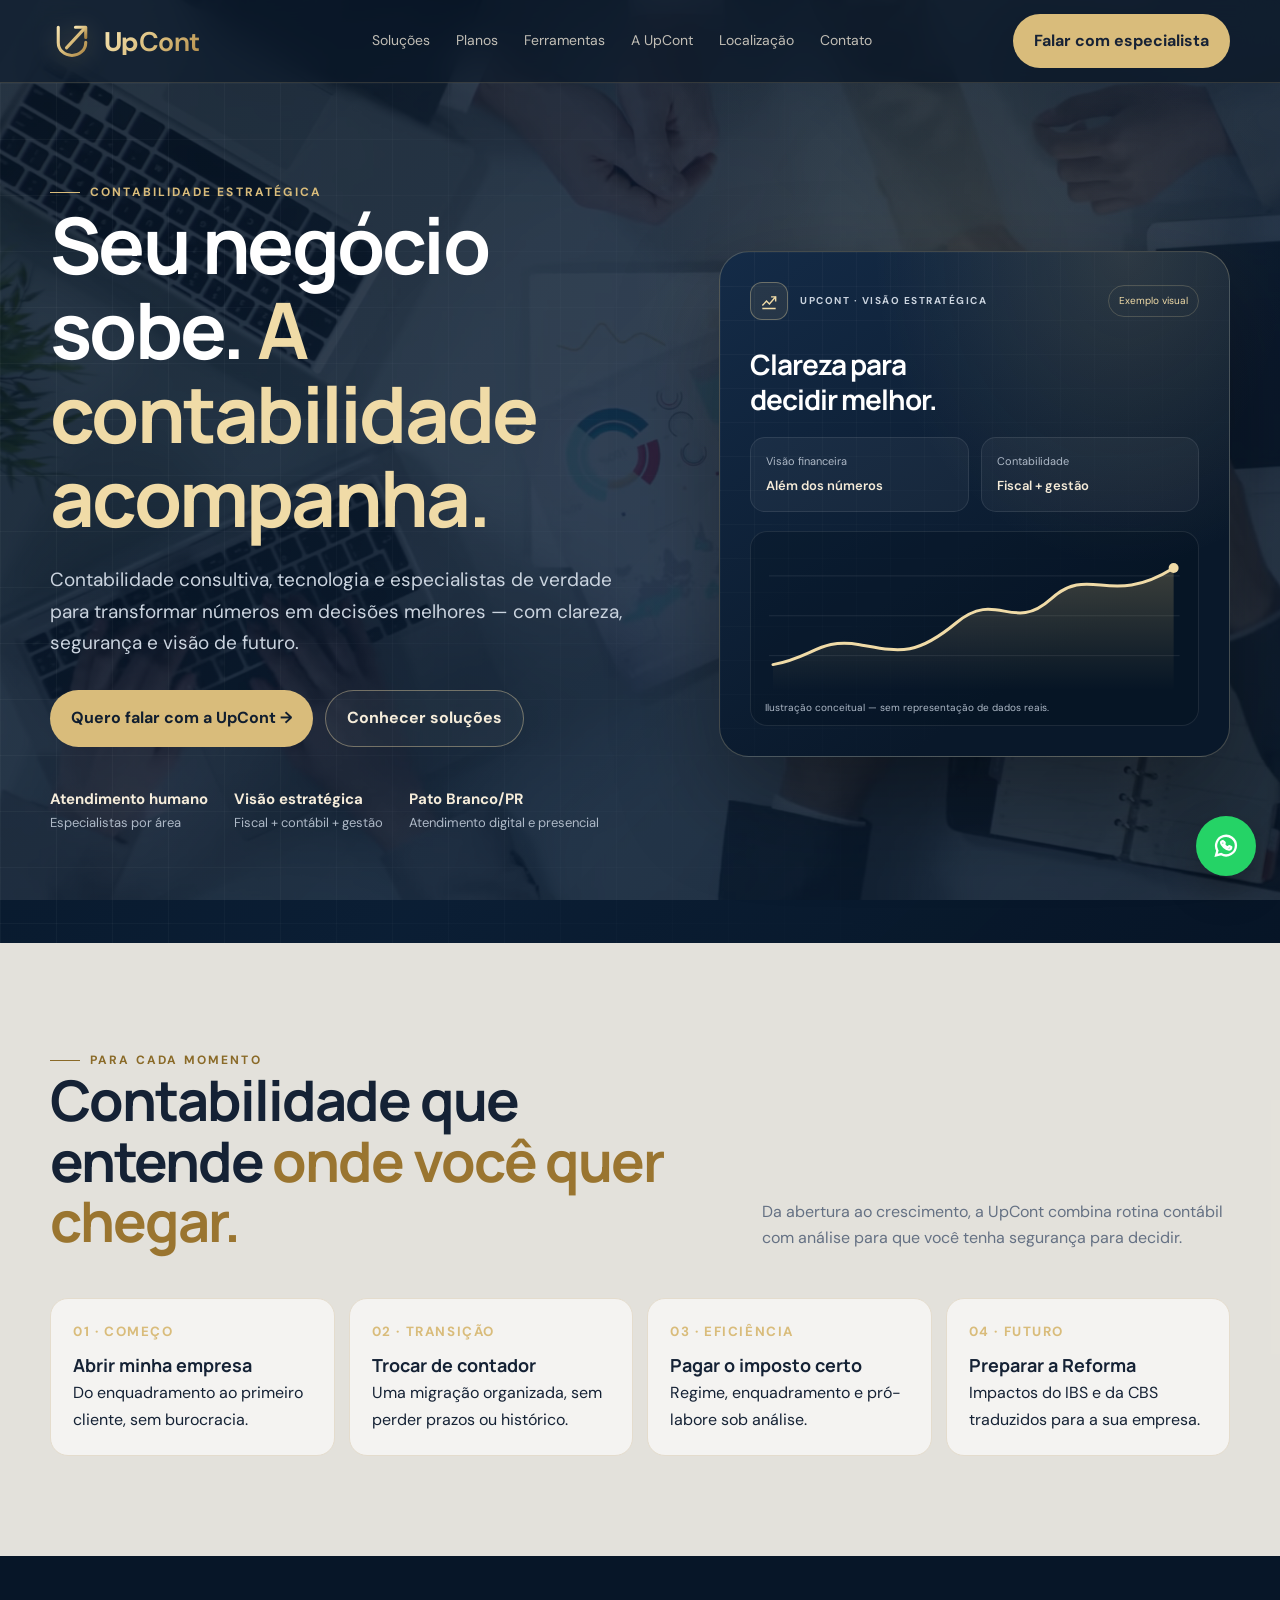
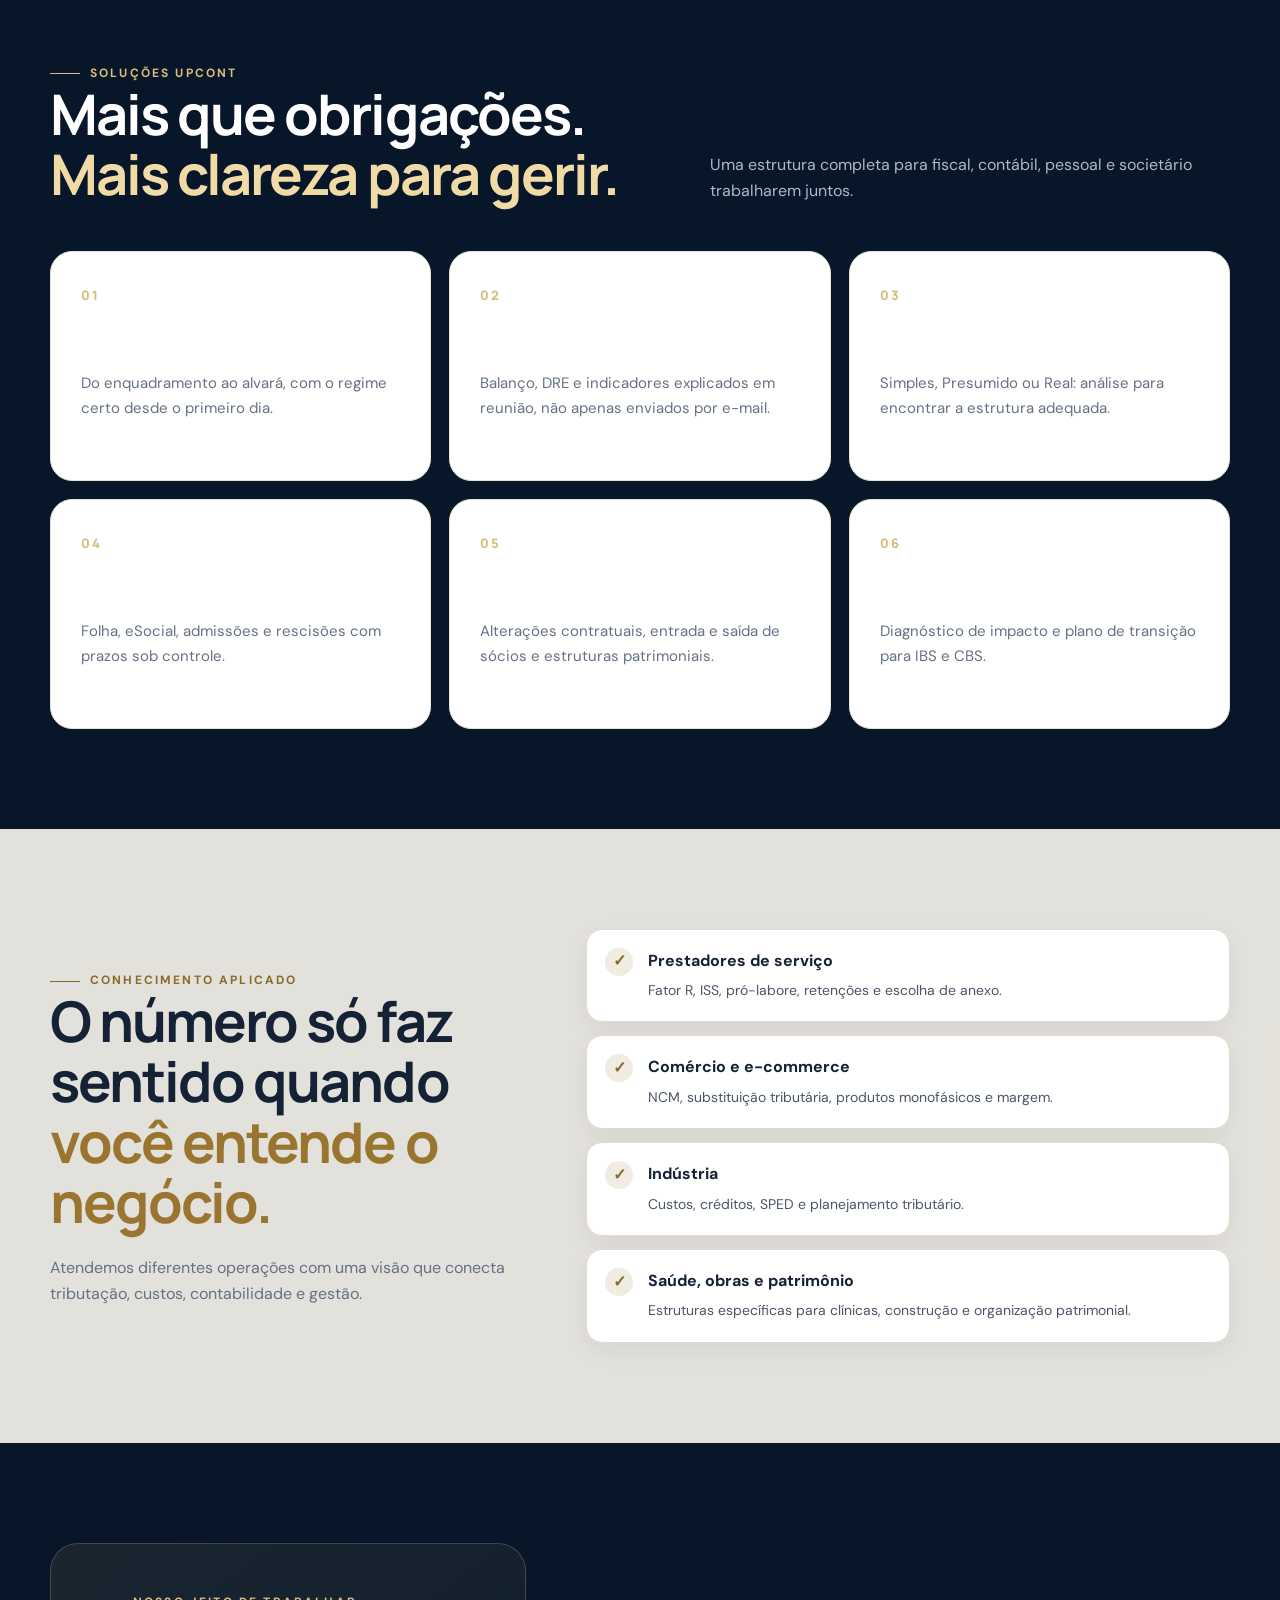
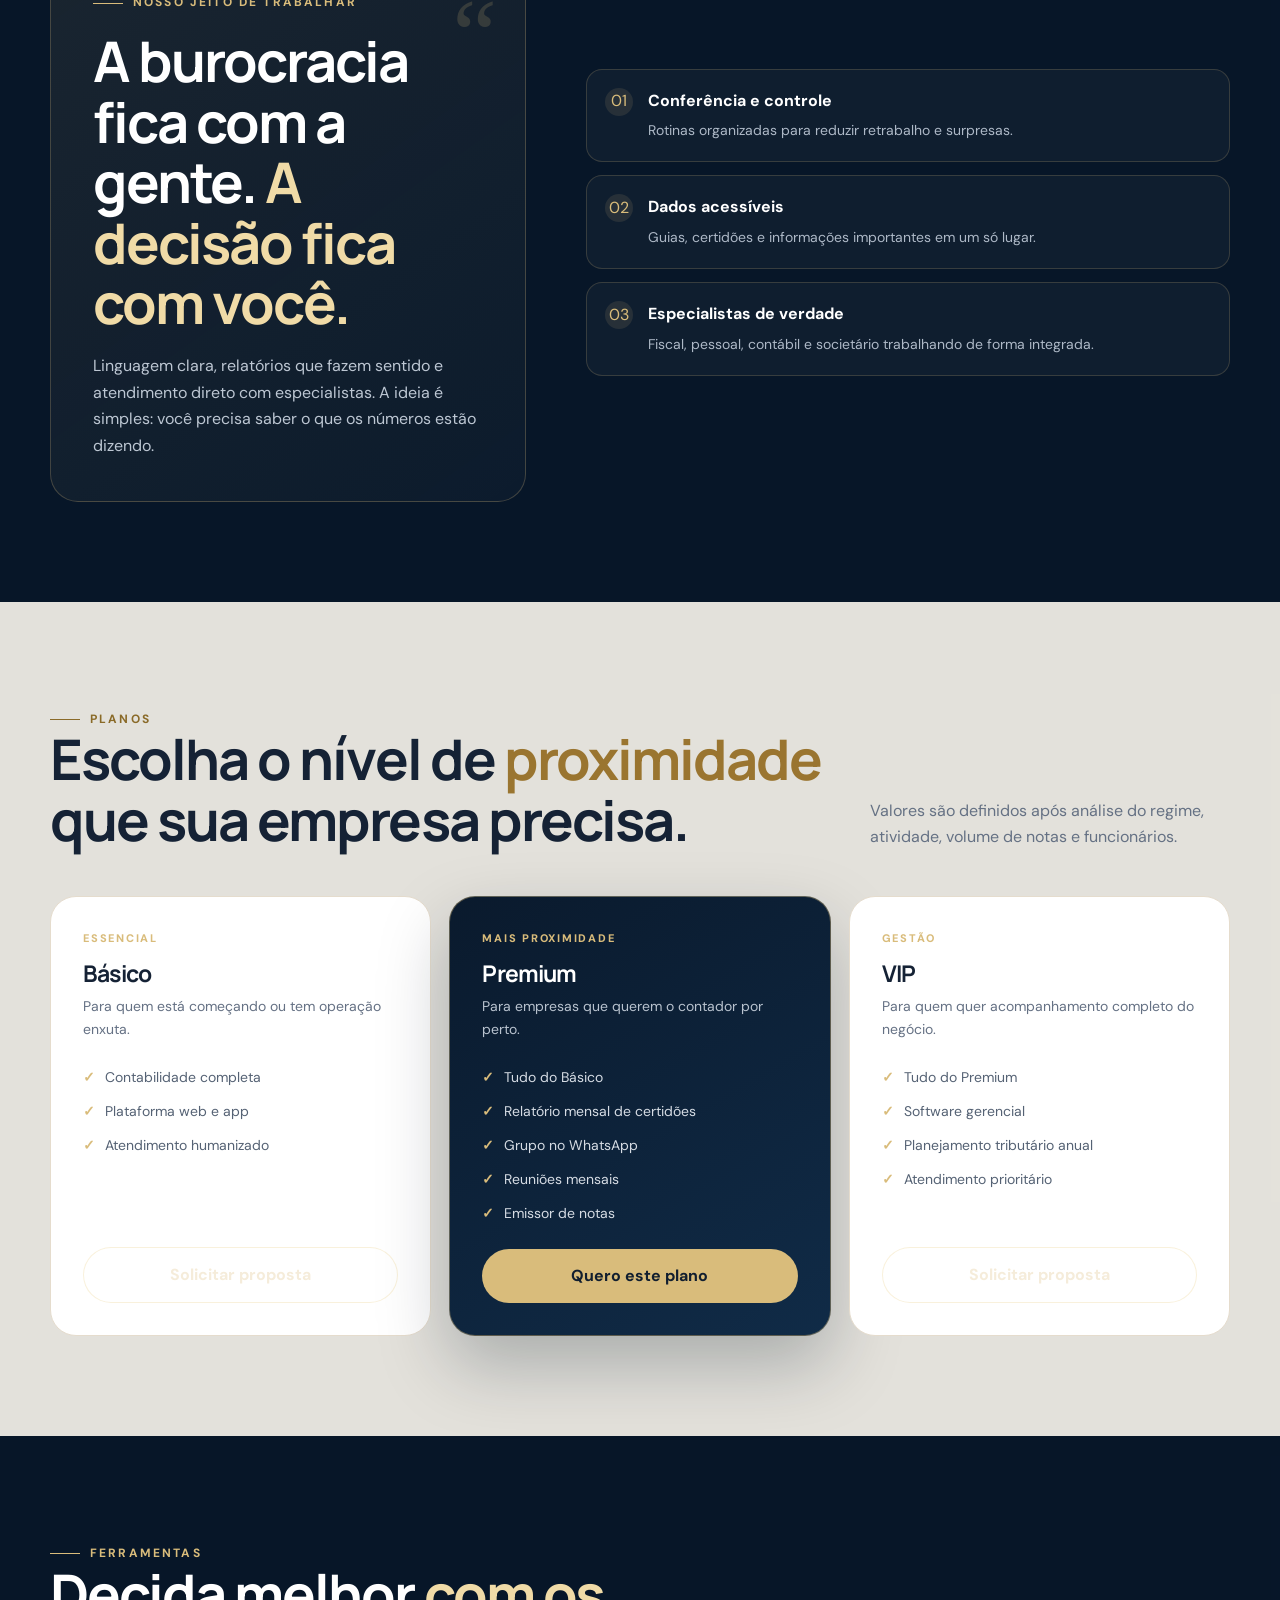
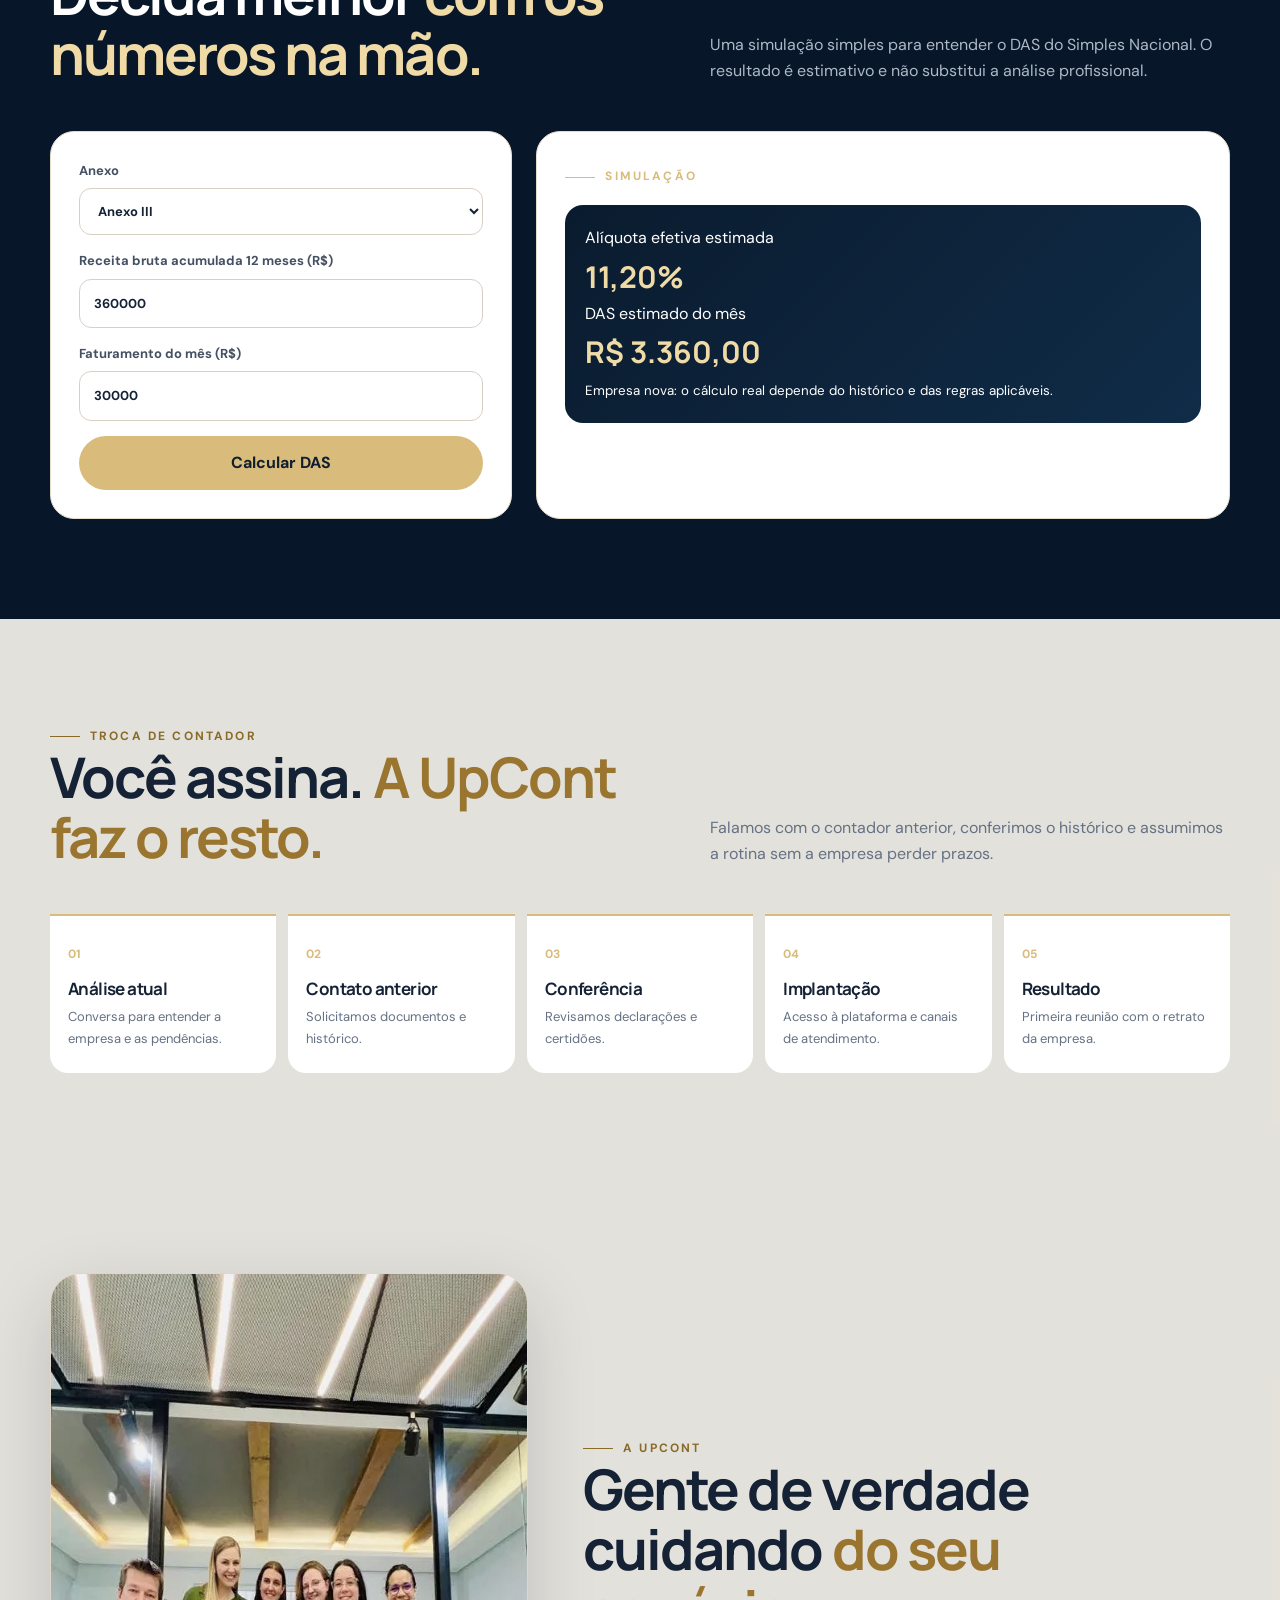
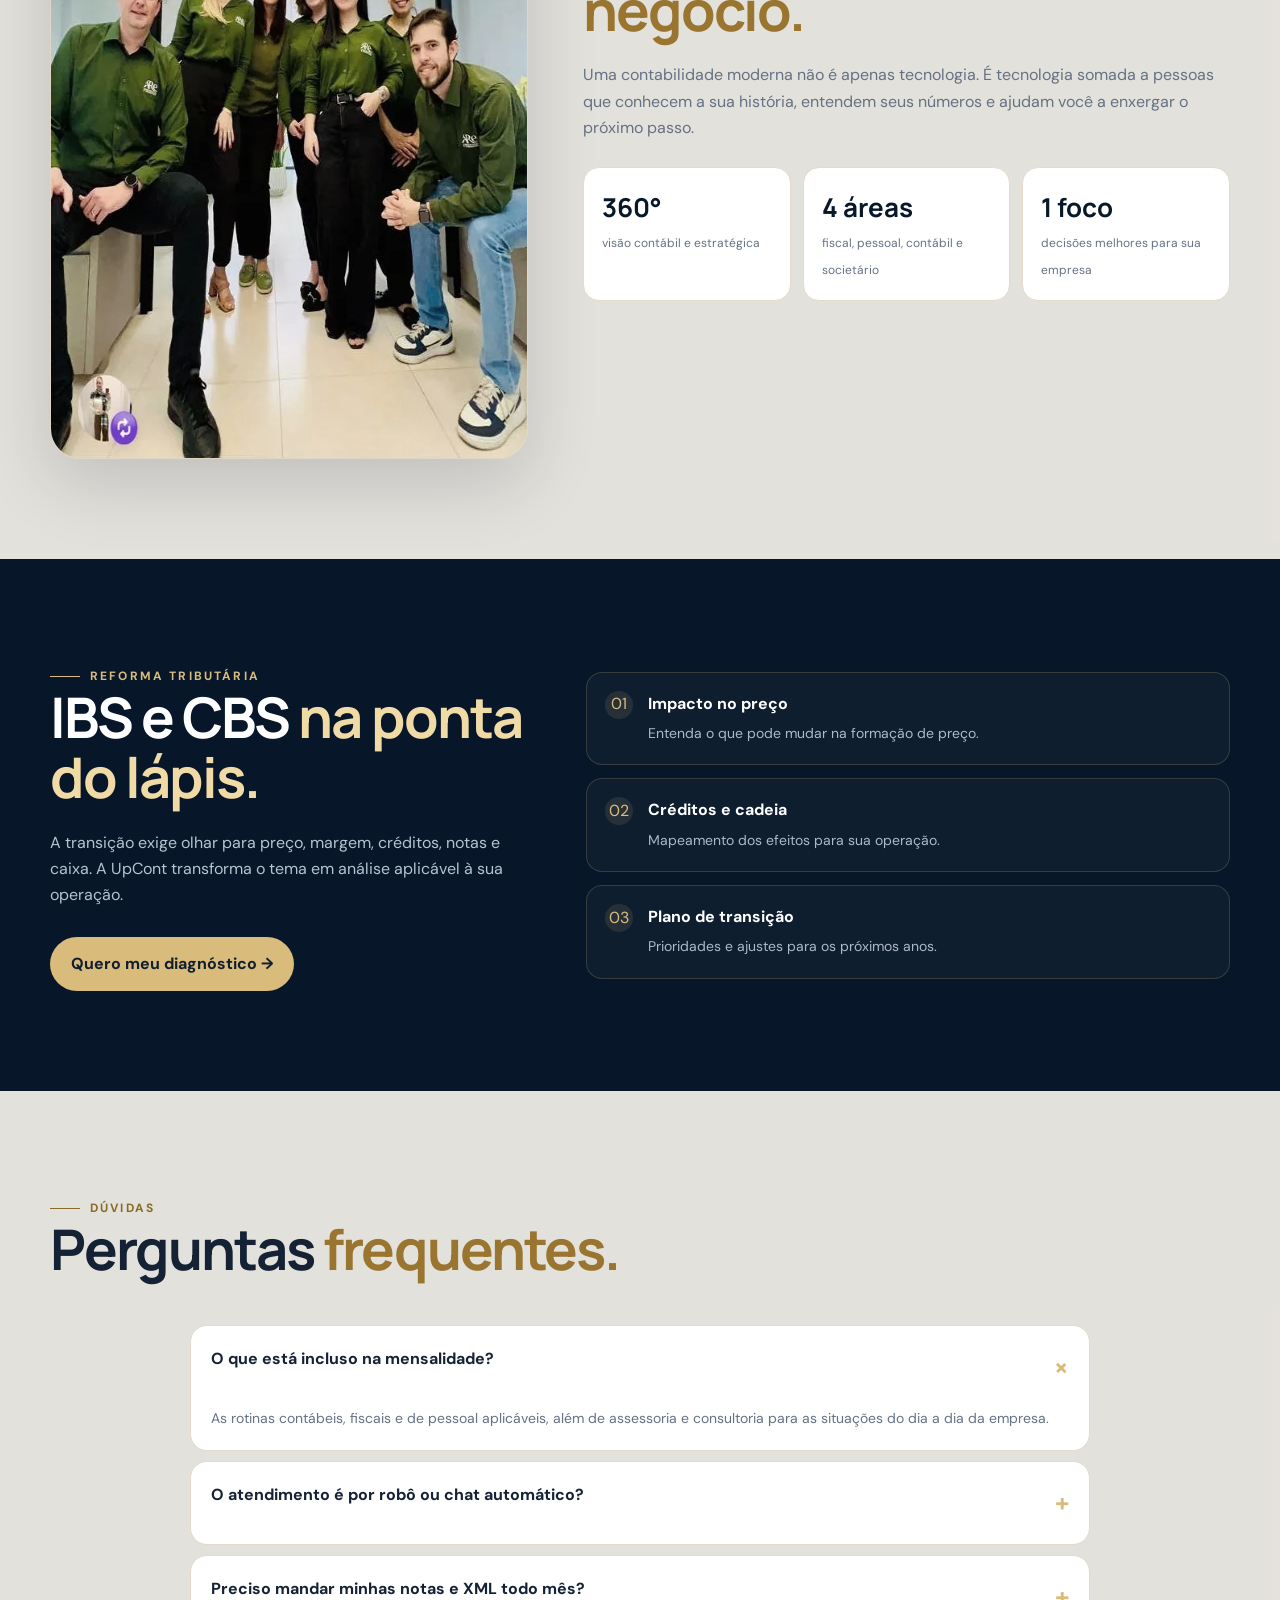
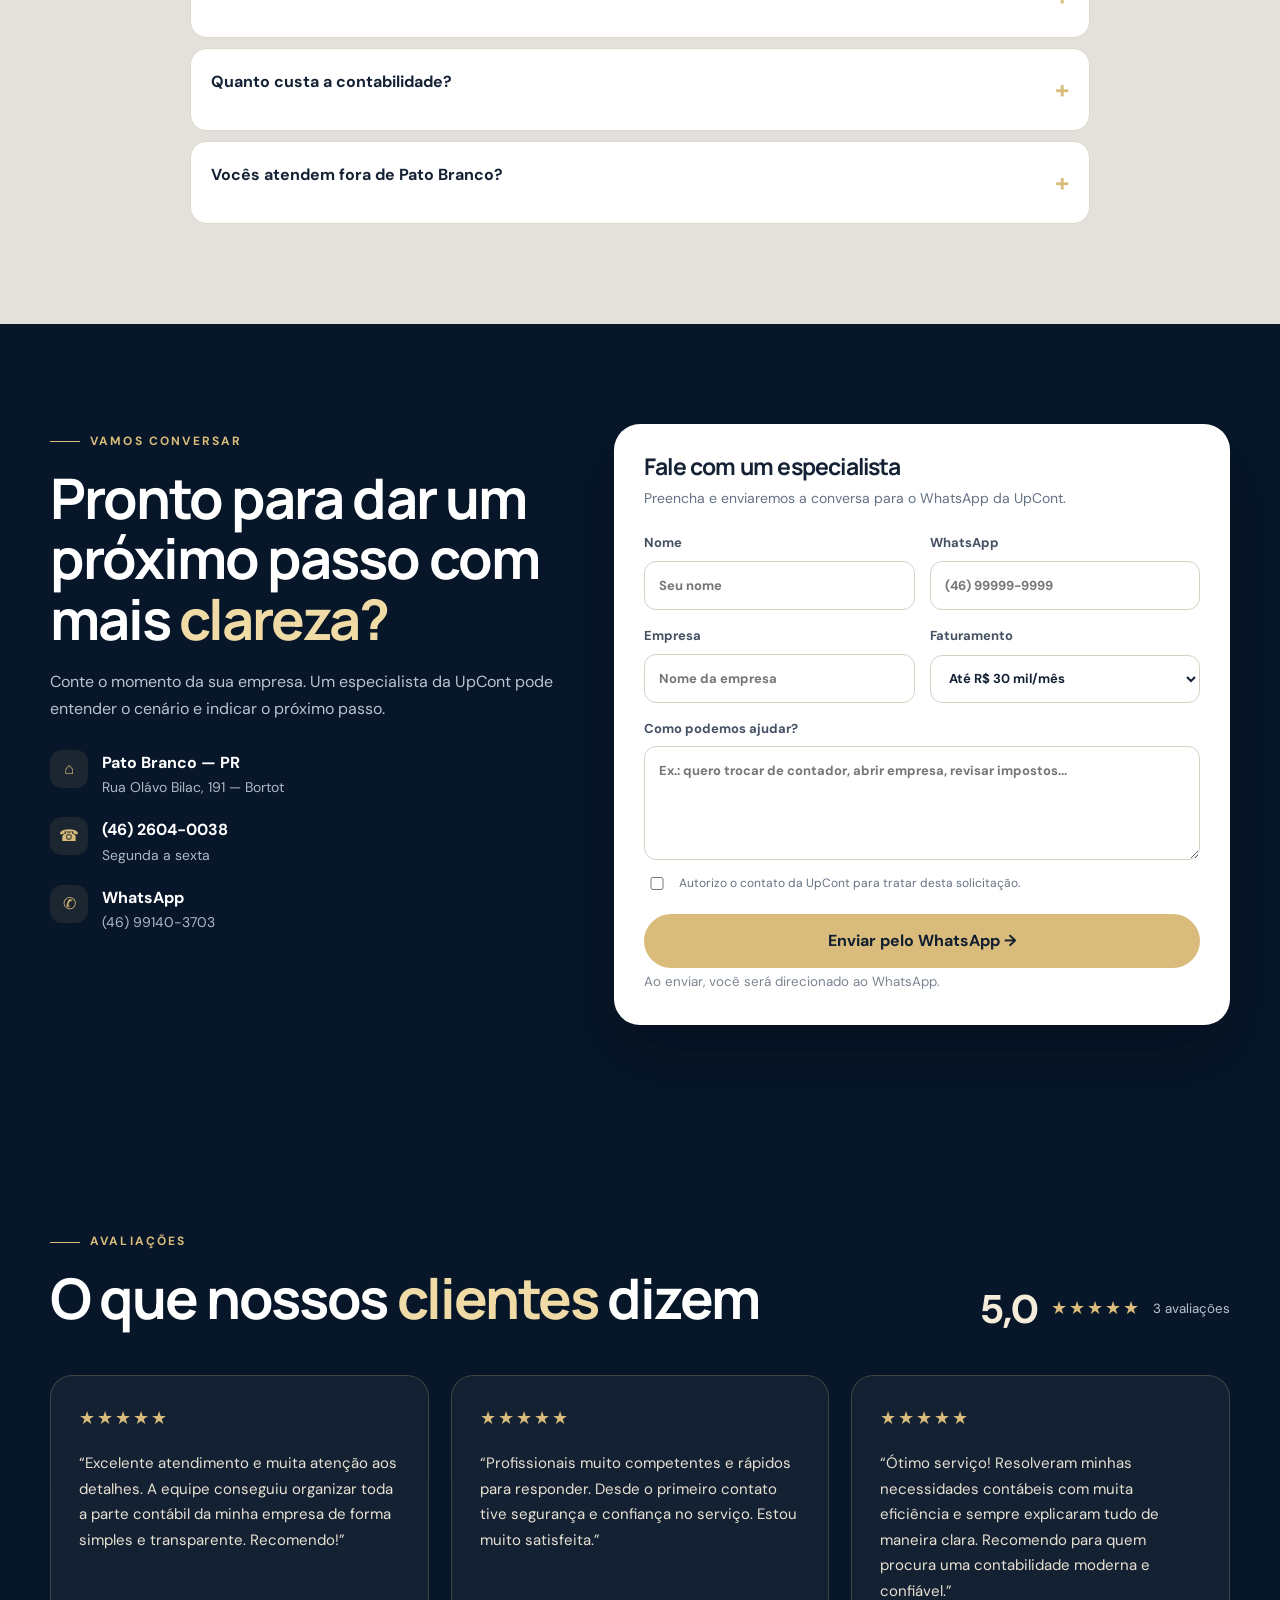
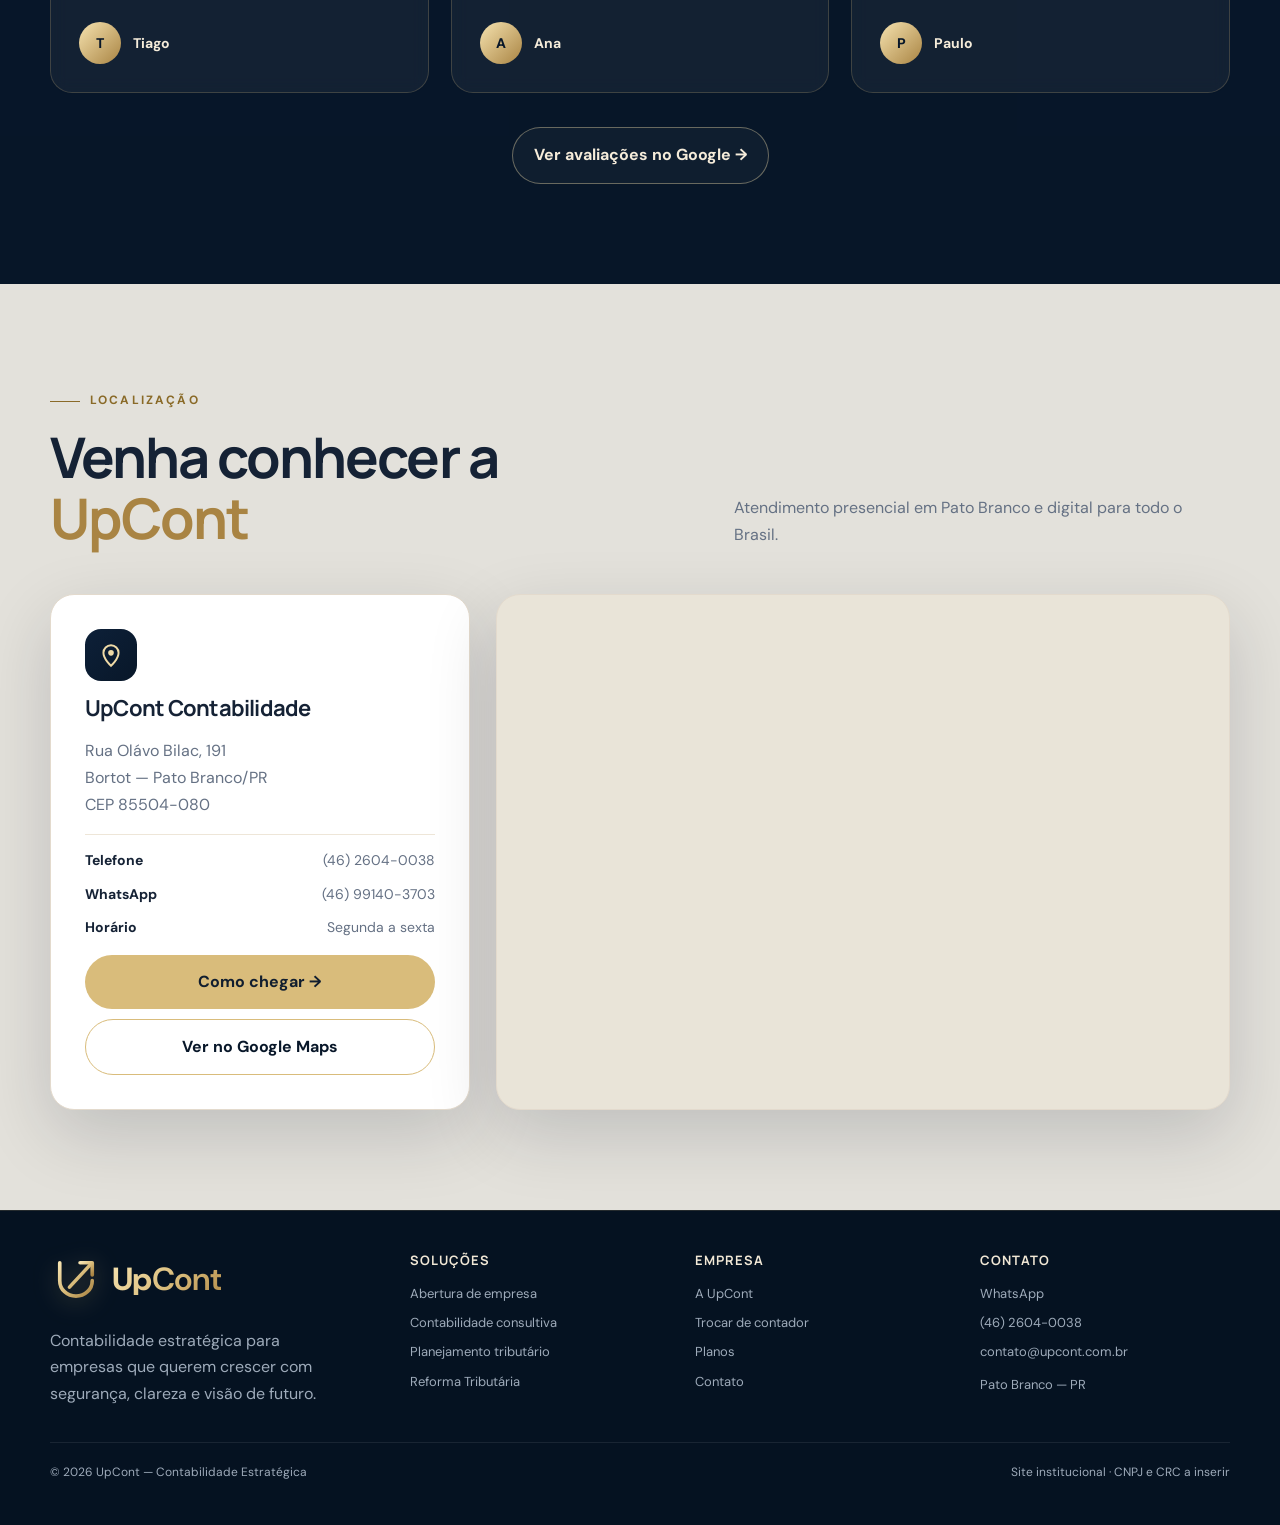
==== upcont/index.html @ ca8a592e "Adiciona site UpCont Contabilidade Estratégica Co-authored-by: Copilot <223556219+Copilot@users.nore" ====
<!doctype html>
<html lang="pt-BR">
<head>
<meta charset="utf-8">
<meta name="viewport" content="width=device-width, initial-scale=1">
<meta name="theme-color" content="#081729">
<link rel="stylesheet" href="css/style.css">
<title>Contabilidade em Pato Branco/PR | UpCont — Contabilidade Estratégica</title>
<meta name="description" content="Contabilidade consultiva em Pato Branco/PR: abertura de empresa, planejamento tributário, troca de contador, departamento pessoal e gestão. Atendimento humano, presencial e digital.">
<meta name="robots" content="index,follow,max-image-preview:large">
<meta name="author" content="UpCont">
<meta name="geo.region" content="BR-PR"><meta name="geo.placename" content="Pato Branco"><meta name="geo.position" content="-26.2143977;-52.6755807"><meta name="ICBM" content="-26.2143977, -52.6755807">
<link rel="canonical" href="https://upcont.com.br/">
<link rel="icon" type="image/svg+xml" href="favicon.svg">
<meta property="og:locale" content="pt_BR"><meta property="og:site_name" content="UpCont">
<meta property="og:type" content="website"><meta property="og:url" content="https://upcont.com.br/">
<meta property="og:title" content="Contabilidade em Pato Branco/PR | UpCont — Contabilidade Estratégica"><meta property="og:description" content="Contabilidade consultiva em Pato Branco/PR: abertura de empresa, planejamento tributário, troca de contador, departamento pessoal e gestão. Atendimento humano, presencial e digital.">
<meta property="og:image" content="https://upcont.com.br/video/poster.jpg"><meta property="og:image:width" content="1920"><meta property="og:image:height" content="1080"><meta property="og:image:alt" content="UpCont — Contabilidade Estratégica">
<meta name="twitter:card" content="summary_large_image"><meta name="twitter:title" content="Contabilidade em Pato Branco/PR | UpCont — Contabilidade Estratégica"><meta name="twitter:description" content="Contabilidade consultiva em Pato Branco/PR: abertura de empresa, planejamento tributário, troca de contador, departamento pessoal e gestão. Atendimento humano, presencial e digital."><meta name="twitter:image" content="https://upcont.com.br/video/poster.jpg">
<link rel="preconnect" href="https://fonts.googleapis.com"><link rel="preconnect" href="https://fonts.gstatic.com" crossorigin>
<link rel="stylesheet" href="https://fonts.googleapis.com/css2?family=DM+Sans:wght@400;500;600;700&family=Manrope:wght@500;600;700;800&display=swap">
<script type="application/ld+json">{"@context": "https://schema.org", "@graph": [{"@type": "AccountingService", "@id": "https://upcont.com.br/#empresa", "name": "UpCont Contabilidade Estratégica", "url": "https://upcont.com.br/", "image": "https://upcont.com.br/video/poster.jpg", "logo": "https://upcont.com.br/favicon.svg", "description": "Contabilidade consultiva, planejamento tributário, abertura de empresa, departamento pessoal e gestão para empresas em Pato Branco/PR e todo o Brasil.", "telephone": "+55-46-2604-0038", "email": "contato@upcont.com.br", "address": {"@type": "PostalAddress", "streetAddress": "Rua Olávo Bilac, 191", "addressLocality": "Pato Branco", "addressRegion": "PR", "postalCode": "85504-080", "addressCountry": "BR"}, "geo": {"@type": "GeoCoordinates", "latitude": -26.2143977, "longitude": -52.6755807}, "areaServed": ["Pato Branco", "Sudoeste do Paraná", "Brasil"], "sameAs": ["https://www.google.com/maps/place/R.+Ol%C3%A1vo+Bilac,+191+-+Bortot,+Pato+Branco+-+PR,+85504-080/@-26.2143929,-52.6781556,1011m/data=!3m2!1e3!4b1!4m6!3m5!1s0x94e5531dfb1bf6a1:0xdd1bad29bb7fda2e!8m2!3d-26.2143977!4d-52.6755807!16s%2Fg%2F11rvfy5tgx"]}, {"@type": "FAQPage", "mainEntity": [{"@type": "Question", "name": "O que está incluso na mensalidade?", "acceptedAnswer": {"@type": "Answer", "text": "As rotinas contábeis, fiscais e de pessoal aplicáveis, além de assessoria e consultoria para as situações do dia a dia da empresa."}}, {"@type": "Question", "name": "O atendimento é por robô ou chat automático?", "acceptedAnswer": {"@type": "Answer", "text": "Não. O atendimento é humanizado e direcionado aos especialistas de cada área."}}, {"@type": "Question", "name": "Preciso mandar minhas notas e XML todo mês?", "acceptedAnswer": {"@type": "Answer", "text": "A rotina pode ser automatizada conforme a operação e as ferramentas disponíveis; documentos complementares continuam sendo solicitados quando necessários."}}, {"@type": "Question", "name": "Quanto custa a contabilidade?", "acceptedAnswer": {"@type": "Answer", "text": "Depende do regime, atividade, volume de notas e funcionários. A proposta é feita após uma análise da empresa."}}, {"@type": "Question", "name": "Vocês atendem fora de Pato Branco?", "acceptedAnswer": {"@type": "Answer", "text": "Sim. O atendimento pode ser digital, além do atendimento presencial em Pato Branco e região."}}]}]}</script>
</head>
<body>
<script src="js/video-config.js"></script>
<div class="scrollVideoBg" aria-hidden="true"><video id="scrollVideo" muted loop playsinline preload="metadata" tabindex="-1"><source src="video/video-loop.webm" type="video/webm"></video></div>
<script src="js/video-lite.js"></script>
<header class="header"><div class="wrap nav"><a class="brand" href="#topo" aria-label="UpCont — início"><span class="logoMark md" role="img" aria-label="UpCont"><svg viewBox="0 0 64 64" aria-hidden="true"><defs><linearGradient id="lgh" x1="0" y1="0" x2="1" y2="1"><stop offset="0" stop-color="#f6e3b0"/><stop offset=".5" stop-color="#d9bc7b"/><stop offset="1" stop-color="#a98443"/></linearGradient></defs><path d="M12 12v22c0 11 9 19 20 19s20-8 20-19" fill="none" stroke="url(#lgh)" stroke-width="4.5" stroke-linecap="round"/><path d="M24 42 50 14" stroke="url(#lgh)" stroke-width="4.5" stroke-linecap="round"/><path d="M37 12h15v15" fill="none" stroke="url(#lgh)" stroke-width="4.5" stroke-linecap="round" stroke-linejoin="round"/></svg><b>Up<i>Cont</i></b></span></a><nav class="navlinks"><a href="#solucoes">Soluções</a><a href="#planos">Planos</a><a href="#calculadoras">Ferramentas</a><a href="#sobre">A UpCont</a><a href="#localizacao">Localização</a><a href="#contato">Contato</a></nav><a class="navcta" href="https://wa.me/5546991403703?text=Ol%C3%A1%2C%20UpCont!%20Gostaria%20de%20falar%20com%20um%20especialista." target="_blank" rel="noopener">Falar com especialista</a><button class="menu" onclick="document.querySelector('.navlinks').classList.toggle('mobile')" aria-label="Abrir menu">☰</button></div></header>

<main id="topo">
<section class="hero"><div class="wrap heroGrid"><div class="heroCopy reveal"><span class="eyebrow">Contabilidade estratégica</span><h1>Seu negócio sobe. <span class="gold">A contabilidade acompanha.</span></h1><p>Contabilidade consultiva, tecnologia e especialistas de verdade para transformar números em decisões melhores — com clareza, segurança e visão de futuro.</p><div class="heroActions"><a class="btn btnGold" href="#contato">Quero falar com a UpCont →</a><a class="btn btnGhost" href="#solucoes">Conhecer soluções</a></div><div class="trust"><div><strong>Atendimento humano</strong>Especialistas por área</div><div><strong>Visão estratégica</strong>Fiscal + contábil + gestão</div><div><strong>Pato Branco/PR</strong>Atendimento digital e presencial</div></div></div><div class="heroLogo reveal"><div class="heroDashboard" aria-label="Ilustração de um painel de acompanhamento contábil e estratégico"><div class="dashboardTop"><span class="dashboardMark" aria-hidden="true"><svg viewBox="0 0 24 24" fill="none" stroke="currentColor" stroke-width="1.7"><path d="M4 17.5 9 12l3.5 3.5L20 7"/><path d="M14.5 7H20v5.5"/><path d="M4 21h16"/></svg></span><span class="dashboardEyebrow">UPCONT · VISÃO ESTRATÉGICA</span><span class="dashboardPill">Exemplo visual</span></div><h2 class="dashboardTitle">Clareza para<br>decidir melhor.</h2><div class="dashboardMetrics"><div class="dashboardMetric"><span>Visão financeira</span><strong>Além dos números</strong></div><div class="dashboardMetric"><span>Contabilidade</span><strong>Fiscal + gestão</strong></div></div><figure class="dashboardChart"><svg viewBox="0 0 420 150" role="img" aria-label="Gráfico ilustrativo de evolução, sem dados reais"><defs><linearGradient id="hero-chart-fill" x1="0" x2="0" y1="0" y2="1"><stop offset="0" stop-color="#d9bc7b" stop-opacity=".25"/><stop offset="1" stop-color="#d9bc7b" stop-opacity="0"/></linearGradient></defs><path d="M4 30H416M4 70H416M4 110H416" stroke="rgba(255,255,255,.09)" stroke-width="1"/><path d="M8 119C48 112 55 92 95 99S151 111 192 77 248 88 287 53 346 62 410 22V145H8Z" fill="url(#hero-chart-fill)"/><path class="dashboardLine" d="M8 119C48 112 55 92 95 99S151 111 192 77 248 88 287 53 346 62 410 22" fill="none" stroke="#f0dba7" stroke-width="3" stroke-linecap="round"/><circle cx="410" cy="22" r="5" fill="#f0dba7"/></svg><figcaption>Ilustração conceitual — sem representação de dados reais.</figcaption></figure></div></div></div></section>

<section class="section"><div class="wrap"><div class="sectionHead reveal"><div><span class="eyebrow">Para cada momento</span><h2>Contabilidade que entende <span class="gold">onde você quer chegar.</span></h2></div><p>Da abertura ao crescimento, a UpCont combina rotina contábil com análise para que você tenha segurança para decidir.</p></div><div class="pillGrid"><div class="pill reveal"><small>01 · COMEÇO</small><b>Abrir minha empresa</b><p>Do enquadramento ao primeiro cliente, sem burocracia.</p></div><div class="pill reveal"><small>02 · TRANSIÇÃO</small><b>Trocar de contador</b><p>Uma migração organizada, sem perder prazos ou histórico.</p></div><div class="pill reveal"><small>03 · EFICIÊNCIA</small><b>Pagar o imposto certo</b><p>Regime, enquadramento e pró-labore sob análise.</p></div><div class="pill reveal"><small>04 · FUTURO</small><b>Preparar a Reforma</b><p>Impactos do IBS e da CBS traduzidos para a sua empresa.</p></div></div></div></section>

<section class="section dark" id="solucoes"><div class="wrap"><div class="sectionHead reveal"><div><span class="eyebrow">Soluções UpCont</span><h2>Mais que obrigações.<br><span class="gold">Mais clareza para gerir.</span></h2></div><p>Uma estrutura completa para fiscal, contábil, pessoal e societário trabalharem juntos.</p></div><div class="services"><article class="service reveal"><span class="num">01</span><h3>Abertura de empresa</h3><p>Do enquadramento ao alvará, com o regime certo desde o primeiro dia.</p></article><article class="service reveal"><span class="num">02</span><h3>Contabilidade consultiva</h3><p>Balanço, DRE e indicadores explicados em reunião, não apenas enviados por e-mail.</p></article><article class="service reveal"><span class="num">03</span><h3>Planejamento tributário</h3><p>Simples, Presumido ou Real: análise para encontrar a estrutura adequada.</p></article><article class="service reveal"><span class="num">04</span><h3>Departamento pessoal</h3><p>Folha, eSocial, admissões e rescisões com prazos sob controle.</p></article><article class="service reveal"><span class="num">05</span><h3>Societário e patrimônio</h3><p>Alterações contratuais, entrada e saída de sócios e estruturas patrimoniais.</p></article><article class="service reveal"><span class="num">06</span><h3>Reforma Tributária</h3><p>Diagnóstico de impacto e plano de transição para IBS e CBS.</p></article></div></div></section>

<section class="section" id="segmentos"><div class="wrap split"><div class="reveal"><span class="eyebrow">Conhecimento aplicado</span><h2>O número só faz sentido quando <span class="gold">você entende o negócio.</span></h2><p style="margin-top:22px;color:var(--muted)">Atendemos diferentes operações com uma visão que conecta tributação, custos, contabilidade e gestão.</p></div><div class="featureList"><div class="feature reveal"><div class="check">✓</div><div><b>Prestadores de serviço</b><span>Fator R, ISS, pró-labore, retenções e escolha de anexo.</span></div></div><div class="feature reveal"><div class="check">✓</div><div><b>Comércio e e-commerce</b><span>NCM, substituição tributária, produtos monofásicos e margem.</span></div></div><div class="feature reveal"><div class="check">✓</div><div><b>Indústria</b><span>Custos, créditos, SPED e planejamento tributário.</span></div></div><div class="feature reveal"><div class="check">✓</div><div><b>Saúde, obras e patrimônio</b><span>Estruturas específicas para clínicas, construção e organização patrimonial.</span></div></div></div></div></section>

<section class="section dark"><div class="wrap split"><div class="quote reveal"><span class="eyebrow">Nosso jeito de trabalhar</span><h2 style="margin-top:18px">A burocracia fica com a gente. <span class="gold">A decisão fica com você.</span></h2><p style="margin-top:20px;color:#bdc7d3">Linguagem clara, relatórios que fazem sentido e atendimento direto com especialistas. A ideia é simples: você precisa saber o que os números estão dizendo.</p></div><div class="featureList"><div class="feature reveal"><div class="check">01</div><div><b>Conferência e controle</b><span>Rotinas organizadas para reduzir retrabalho e surpresas.</span></div></div><div class="feature reveal"><div class="check">02</div><div><b>Dados acessíveis</b><span>Guias, certidões e informações importantes em um só lugar.</span></div></div><div class="feature reveal"><div class="check">03</div><div><b>Especialistas de verdade</b><span>Fiscal, pessoal, contábil e societário trabalhando de forma integrada.</span></div></div></div></div></section>

<section class="section" id="planos"><div class="wrap"><div class="sectionHead reveal"><div><span class="eyebrow">Planos</span><h2>Escolha o nível de <span class="gold">proximidade</span> que sua empresa precisa.</h2></div><p>Valores são definidos após análise do regime, atividade, volume de notas e funcionários.</p></div><div class="plans"><article class="plan reveal"><span class="planTag">Essencial</span><h3>Básico</h3><p>Para quem está começando ou tem operação enxuta.</p><ul><li>Contabilidade completa</li><li>Plataforma web e app</li><li>Atendimento humanizado</li></ul><a class="btn btnGhost" href="#contato">Solicitar proposta</a></article><article class="plan featured reveal"><span class="planTag">Mais proximidade</span><h3>Premium</h3><p>Para empresas que querem o contador por perto.</p><ul><li>Tudo do Básico</li><li>Relatório mensal de certidões</li><li>Grupo no WhatsApp</li><li>Reuniões mensais</li><li>Emissor de notas</li></ul><a class="btn btnGold" href="#contato">Quero este plano</a></article><article class="plan reveal"><span class="planTag">Gestão</span><h3>VIP</h3><p>Para quem quer acompanhamento completo do negócio.</p><ul><li>Tudo do Premium</li><li>Software gerencial</li><li>Planejamento tributário anual</li><li>Atendimento prioritário</li></ul><a class="btn btnGhost" href="#contato">Solicitar proposta</a></article></div></div></section>

<section class="section dark" id="calculadoras"><div class="wrap"><div class="sectionHead reveal"><div><span class="eyebrow">Ferramentas</span><h2>Decida melhor <span class="gold">com os números na mão.</span></h2></div><p>Uma simulação simples para entender o DAS do Simples Nacional. O resultado é estimativo e não substitui a análise profissional.</p></div><div class="calcGrid"><div class="calcCard reveal"><div class="fields"><label>Anexo<select id="anexo"><option value="III">Anexo III</option><option value="I">Anexo I</option></select></label><label>Receita bruta acumulada 12 meses (R$)<input id="rbt" type="number" min="0" step="1000" value="360000"></label><label>Faturamento do mês (R$)<input id="mes" type="number" min="0" step="100" value="30000"></label><button class="btn btnGold" type="button" onclick="calcDas()">Calcular DAS</button></div></div><div class="calcCard reveal"><span class="eyebrow">Simulação</span><div class="result"><span>Alíquota efetiva estimada</span><strong id="aliq">11,20%</strong><span>DAS estimado do mês</span><strong id="das">R$ 3.360,00</strong><small id="calcNote">Empresa nova: o cálculo real depende do histórico e das regras aplicáveis.</small></div></div></div></div></section>

<section class="section" id="troca"><div class="wrap"><div class="sectionHead reveal"><div><span class="eyebrow">Troca de contador</span><h2>Você assina. <span class="gold">A UpCont faz o resto.</span></h2></div><p>Falamos com o contador anterior, conferimos o histórico e assumimos a rotina sem a empresa perder prazos.</p></div><div class="steps"><div class="step reveal"><b>01</b><h4>Análise atual</h4><p>Conversa para entender a empresa e as pendências.</p></div><div class="step reveal"><b>02</b><h4>Contato anterior</h4><p>Solicitamos documentos e histórico.</p></div><div class="step reveal"><b>03</b><h4>Conferência</h4><p>Revisamos declarações e certidões.</p></div><div class="step reveal"><b>04</b><h4>Implantação</h4><p>Acesso à plataforma e canais de atendimento.</p></div><div class="step reveal"><b>05</b><h4>Resultado</h4><p>Primeira reunião com o retrato da empresa.</p></div></div></div></section>

<section class="section" id="sobre"><div class="wrap about"><div class="photo reveal"><img src="img/equipe.webp" width="591" height="784" loading="lazy" decoding="async" alt="Equipe de contabilidade em ambiente profissional"></div><div class="reveal"><span class="eyebrow">A UpCont</span><h2>Gente de verdade cuidando <span class="gold">do seu negócio.</span></h2><p style="margin-top:22px;color:var(--muted)">Uma contabilidade moderna não é apenas tecnologia. É tecnologia somada a pessoas que conhecem a sua história, entendem seus números e ajudam você a enxergar o próximo passo.</p><div class="stats"><div class="stat"><strong>360°</strong><span>visão contábil e estratégica</span></div><div class="stat"><strong>4 áreas</strong><span>fiscal, pessoal, contábil e societário</span></div><div class="stat"><strong>1 foco</strong><span>decisões melhores para sua empresa</span></div></div></div></div></section>

<section class="section dark" id="reforma"><div class="wrap split"><div class="reveal"><span class="eyebrow">Reforma Tributária</span><h2>IBS e CBS <span class="gold">na ponta do lápis.</span></h2><p style="margin-top:22px;color:#b8c3d0">A transição exige olhar para preço, margem, créditos, notas e caixa. A UpCont transforma o tema em análise aplicável à sua operação.</p><a class="btn btnGold" style="margin-top:28px" href="#contato">Quero meu diagnóstico →</a></div><div class="featureList"><div class="feature reveal"><div class="check">01</div><div><b>Impacto no preço</b><span>Entenda o que pode mudar na formação de preço.</span></div></div><div class="feature reveal"><div class="check">02</div><div><b>Créditos e cadeia</b><span>Mapeamento dos efeitos para sua operação.</span></div></div><div class="feature reveal"><div class="check">03</div><div><b>Plano de transição</b><span>Prioridades e ajustes para os próximos anos.</span></div></div></div></div></section>

<section class="section" id="duvidas"><div class="wrap"><div class="sectionHead reveal"><div><span class="eyebrow">Dúvidas</span><h2>Perguntas <span class="gold">frequentes.</span></h2></div></div><div class="faq"><div class="faqItem open"><button class="faqQ">O que está incluso na mensalidade?<span class="plus">+</span></button><div class="faqA">As rotinas contábeis, fiscais e de pessoal aplicáveis, além de assessoria e consultoria para as situações do dia a dia da empresa.</div></div><div class="faqItem"><button class="faqQ">O atendimento é por robô ou chat automático?<span class="plus">+</span></button><div class="faqA">Não. O atendimento é humanizado e direcionado aos especialistas de cada área.</div></div><div class="faqItem"><button class="faqQ">Preciso mandar minhas notas e XML todo mês?<span class="plus">+</span></button><div class="faqA">A rotina pode ser automatizada conforme a operação e as ferramentas disponíveis; documentos complementares continuam sendo solicitados quando necessários.</div></div><div class="faqItem"><button class="faqQ">Quanto custa a contabilidade?<span class="plus">+</span></button><div class="faqA">Depende do regime, atividade, volume de notas e funcionários. A proposta é feita após uma análise da empresa.</div></div><div class="faqItem"><button class="faqQ">Vocês atendem fora de Pato Branco?<span class="plus">+</span></button><div class="faqA">Sim. O atendimento pode ser digital, além do atendimento presencial em Pato Branco e região.</div></div></div></div></section>

<section class="section dark" id="contato"><div class="wrap contactGrid"><div class="reveal"><span class="eyebrow">Vamos conversar</span><h2 style="margin-top:16px">Pronto para dar um próximo passo com mais <span class="gold">clareza?</span></h2><p style="margin-top:20px;color:#b9c4d0">Conte o momento da sua empresa. Um especialista da UpCont pode entender o cenário e indicar o próximo passo.</p><div class="contactInfo"><div class="contactLine"><div class="contactIcon">⌂</div><div><b>Pato Branco — PR</b><span>Rua Olávo Bilac, 191 — Bortot</span></div></div><div class="contactLine"><div class="contactIcon">☎</div><div><b>(46) 2604-0038</b><span>Segunda a sexta</span></div></div><div class="contactLine"><div class="contactIcon">✆</div><div><b>WhatsApp</b><span>(46) 99140-3703</span></div></div></div></div><form class="form reveal" id="leadForm"><h3>Fale com um especialista</h3><p style="margin:8px 0 22px;color:var(--muted);font-size:14px">Preencha e enviaremos a conversa para o WhatsApp da UpCont.</p><div class="formGrid"><label>Nome<input id="nome" required placeholder="Seu nome"></label><label>WhatsApp<input id="telefone" required placeholder="(46) 99999-9999"></label><label>Empresa<input id="empresa" placeholder="Nome da empresa"></label><label>Faturamento<select id="faturamento"><option>Até R$ 30 mil/mês</option><option>R$ 30 mil a R$ 100 mil/mês</option><option>R$ 100 mil a R$ 500 mil/mês</option><option>Acima de R$ 500 mil/mês</option></select></label><label class="full">Como podemos ajudar?<textarea id="necessidade" rows="4" placeholder="Ex.: quero trocar de contador, abrir empresa, revisar impostos..."></textarea></label></div><label style="display:flex;grid-template-columns:auto 1fr;align-items:flex-start;gap:10px;margin:14px 0;font-weight:400"><input id="consent" type="checkbox" required style="width:18px;margin-top:3px"> <span style="font-size:12px;color:#667181">Autorizo o contato da UpCont para tratar desta solicitação.</span></label><button class="btn btnGold" type="submit">Enviar pelo WhatsApp →</button><small>Ao enviar, você será direcionado ao WhatsApp.</small></form></div></section>
<section class="section dark" id="avaliacoes" hidden><div class="wrap"><div class="sectionHead reveal visible"><div><span class="eyebrow">Avaliações</span><h2 style="margin-top:16px">O que nossos <span class="gold">clientes</span> dizem</h2></div><div class="revSummary" id="revSummary"></div></div><div class="revGrid" id="revGrid"></div><a class="btn btnGhost revMore" id="revGoogle" href="#" target="_blank" rel="noopener">Ver avaliações no Google →</a></div></section>
<section class="section" id="localizacao"><div class="wrap"><div class="sectionHead reveal"><div><span class="eyebrow">Localização</span><h2 style="margin-top:16px">Venha conhecer a <span class="gold">UpCont</span></h2></div><p>Atendimento presencial em Pato Branco e digital para todo o Brasil.</p></div><div class="locGrid reveal"><div class="locCard"><div class="locPin" aria-hidden="true"><svg viewBox="0 0 24 24"><path d="M12 22s7-6.2 7-12a7 7 0 1 0-14 0c0 5.8 7 12 7 12z" fill="none" stroke="currentColor" stroke-width="1.8"/><circle cx="12" cy="10" r="2.6" fill="currentColor"/></svg></div><h3>UpCont Contabilidade</h3><address>Rua Olávo Bilac, 191<br>Bortot — Pato Branco/PR<br>CEP 85504-080</address><ul class="locInfo"><li><b>Telefone</b><a href="tel:+554626040038">(46) 2604-0038</a></li><li><b>WhatsApp</b><a href="https://wa.me/5546991403703" target="_blank" rel="noopener">(46) 99140-3703</a></li><li><b>Horário</b><span>Segunda a sexta</span></li></ul><div class="locActions"><a class="btn btnGold" href="https://www.google.com/maps/dir/?api=1&destination=-26.2143977,-52.6755807" target="_blank" rel="noopener">Como chegar →</a><a class="btn btnOutline" href="https://www.google.com/maps/place/R.+Ol%C3%A1vo+Bilac,+191+-+Bortot,+Pato+Branco+-+PR,+85504-080/@-26.2143929,-52.6781556,1011m/data=!3m2!1e3!4b1!4m6!3m5!1s0x94e5531dfb1bf6a1:0xdd1bad29bb7fda2e!8m2!3d-26.2143977!4d-52.6755807!16s%2Fg%2F11rvfy5tgx" target="_blank" rel="noopener">Ver no Google Maps</a></div></div><div class="locMap"><iframe title="Mapa da localização da UpCont em Pato Branco/PR" src="https://maps.google.com/maps?q=-26.2143977,-52.6755807&amp;z=17&amp;hl=pt-BR&amp;output=embed" loading="lazy" referrerpolicy="no-referrer-when-downgrade" allowfullscreen></iframe></div></div></div></section></main>

<footer class="footer"><div class="wrap"><div class="footerGrid"><div><span class="logoMark lg" role="img" aria-label="UpCont"><svg viewBox="0 0 64 64" aria-hidden="true"><defs><linearGradient id="lgf" x1="0" y1="0" x2="1" y2="1"><stop offset="0" stop-color="#f6e3b0"/><stop offset=".5" stop-color="#d9bc7b"/><stop offset="1" stop-color="#a98443"/></linearGradient></defs><path d="M12 12v22c0 11 9 19 20 19s20-8 20-19" fill="none" stroke="url(#lgf)" stroke-width="4.5" stroke-linecap="round"/><path d="M24 42 50 14" stroke="url(#lgf)" stroke-width="4.5" stroke-linecap="round"/><path d="M37 12h15v15" fill="none" stroke="url(#lgf)" stroke-width="4.5" stroke-linecap="round" stroke-linejoin="round"/></svg><b>Up<i>Cont</i></b></span><p style="margin-top:14px;max-width:300px">Contabilidade estratégica para empresas que querem crescer com segurança, clareza e visão de futuro.</p></div><div><h4>Soluções</h4><a href="#solucoes">Abertura de empresa</a><a href="#solucoes">Contabilidade consultiva</a><a href="#solucoes">Planejamento tributário</a><a href="#reforma">Reforma Tributária</a></div><div><h4>Empresa</h4><a href="#sobre">A UpCont</a><a href="#troca">Trocar de contador</a><a href="#planos">Planos</a><a href="#contato">Contato</a></div><div><h4>Contato</h4><a href="https://wa.me/5546991403703" target="_blank" rel="noopener">WhatsApp</a><a href="tel:+554626040038">(46) 2604-0038</a><a href="mailto:contato@upcont.com.br">contato@upcont.com.br</a><span style="font-size:13px">Pato Branco — PR</span></div></div><div class="copyright"><div>© 2026 UpCont — Contabilidade Estratégica</div><div>Site institucional · CNPJ e CRC a inserir</div></div></div></footer>
<a class="floatWa" href="https://wa.me/5546991403703?text=Ol%C3%A1%2C%20UpCont!%20Quero%20falar%20com%20um%20especialista." target="_blank" rel="noopener" aria-label="Falar com a UpCont pelo WhatsApp"><svg width="28" height="28" viewBox="0 0 24 24" fill="none" stroke="currentColor" stroke-width="2"><path d="M20.5 11.5a8.5 8.5 0 0 1-12.7 7.4L3.5 20l1.1-4.1A8.5 8.5 0 1 1 20.5 11.5Z"/><path d="M8.7 8.1c.3-.3.6-.3.9-.1l1 .8c.3.2.3.5.2.8l-.4.8c-.1.2-.1.4.1.6.7 1 1.5 1.7 2.6 2.2.2.1.4.1.6-.1l.7-.7c.2-.2.5-.2.8-.1l1 .5c.3.1.4.4.3.7-.2.8-.9 1.5-1.7 1.6-1.1.1-2.9-.7-4.5-2.1-1.3-1.2-2.3-2.6-2.5-3.7-.1-.6.1-1 .9-1.3Z"/></svg></a>
<script src="js/main.js"></script>
<script src="js/reviews-data.js"></script><script src="js/reviews.js"></script></body></html>
---- upcont/css/style.css ----
:root{--navy:#081729;--navy2:#0d2038;--navy3:#142b47;--gold:#d9bc7b;--gold2:#f0dba7;--cream:#f7f3eb;--white:#fff;--ink:#152235;--muted:#657184;--line:rgba(217,188,123,.24);--shadow:0 24px 70px rgba(4,14,28,.16);--radius:24px}
*{box-sizing:border-box}html{scroll-behavior:smooth}body{margin:0;font-family:'DM Sans',Arial,sans-serif;color:var(--ink);background:var(--cream);line-height:1.65}a{color:inherit;text-decoration:none}button,input,select,textarea{font:inherit}button{cursor:pointer}.wrap{width:min(1180px,calc(100% - 40px));margin:auto}.eyebrow{display:inline-flex;align-items:center;gap:10px;color:var(--gold);font-size:12px;font-weight:700;letter-spacing:.18em;text-transform:uppercase}.eyebrow:before{content:'';width:30px;height:1px;background:currentColor}h1,h2,h3,h4{font-family:Manrope,Arial,sans-serif;line-height:1.08;margin:0;letter-spacing:-.035em}h1{font-size:clamp(44px,6.3vw,78px)}h2{font-size:clamp(34px,4.4vw,56px)}h3{font-size:23px}p{margin:0}.gold{color:var(--gold2)}
.header{position:sticky;top:0;z-index:50;background:rgba(8,23,41,.9);backdrop-filter:blur(18px);border-bottom:1px solid rgba(217,188,123,.18)}.nav{height:82px;display:flex;align-items:center;justify-content:space-between;gap:25px}.brand{display:flex;align-items:center;gap:12px;min-width:180px}.brand img{width:158px;height:64px;object-fit:cover;object-position:center;mix-blend-mode:screen;border-radius:8px}.navlinks{display:flex;gap:26px;color:#e9e2d4;font-size:14px}.navlinks a{opacity:.82;transition:.25s}.navlinks a:hover{opacity:1;color:var(--gold2)}.navcta,.btn{display:inline-flex;align-items:center;justify-content:center;gap:10px;border:0;border-radius:999px;padding:14px 21px;font-weight:700;transition:transform .25s,box-shadow .25s,background .25s}.navcta{background:var(--gold);color:#172235}.navcta:hover,.btn:hover{transform:translateY(-2px);box-shadow:0 12px 30px rgba(217,188,123,.2)}.menu{display:none;background:none;border:1px solid var(--line);color:white;border-radius:12px;padding:10px}
.hero{position:relative;overflow:hidden;background:radial-gradient(circle at 75% 20%,rgba(217,188,123,.13),transparent 28%),linear-gradient(135deg,#061424,#0d2139 58%,#071526);color:white;padding:92px 0 110px}.hero:before{content:'';position:absolute;inset:0;background-image:linear-gradient(rgba(255,255,255,.035) 1px,transparent 1px),linear-gradient(90deg,rgba(255,255,255,.035) 1px,transparent 1px);background-size:56px 56px;mask-image:linear-gradient(to right,black,transparent 80%)}.heroGrid{position:relative;display:grid;grid-template-columns:1.08fr .92fr;align-items:center;gap:70px}.heroCopy p{font-size:19px;color:#cbd4df;max-width:650px;margin:25px 0 32px}.heroActions{display:flex;gap:12px;flex-wrap:wrap}.btnGold{background:var(--gold);color:#111e2f}.btnGhost{border:1px solid rgba(240,219,167,.4);color:#f5ecda;background:rgba(255,255,255,.035)}.trust{display:flex;gap:26px;flex-wrap:wrap;margin-top:40px;color:#aeb9c7;font-size:13px}.trust strong{display:block;color:#f5ecda;font-size:15px}.heroLogo{position:relative;display:flex;justify-content:center}.logoCard{width:min(480px,100%);aspect-ratio:1.25/1;border:1px solid rgba(217,188,123,.35);border-radius:34px;overflow:hidden;box-shadow:0 40px 100px rgba(0,0,0,.38);background:#0b1a2d}.logoCard img{width:100%;height:100%;object-fit:cover}.ring{position:absolute;width:330px;height:330px;border:1px solid rgba(217,188,123,.2);border-radius:50%;right:-50px;bottom:-70px}
.section{padding:100px 0}.sectionHead{display:flex;justify-content:space-between;align-items:end;gap:30px;margin-bottom:46px}.sectionHead p{max-width:520px;color:var(--muted)}.dark{background:var(--navy);color:white}.dark .sectionHead p{color:#aeb9c7}
.pillGrid{display:grid;grid-template-columns:repeat(4,1fr);gap:14px}.pill{padding:22px;border:1px solid #e4dccd;background:rgba(255,255,255,.62);border-radius:18px;transition:.25s}.pill:hover{transform:translateY(-4px);box-shadow:var(--shadow);border-color:rgba(217,188,123,.7)}.pill small{display:block;color:var(--gold);font-weight:700;letter-spacing:.12em;margin-bottom:8px}.pill b{font-family:Manrope;font-size:18px}
.services{display:grid;grid-template-columns:repeat(3,1fr);gap:18px}.service{position:relative;padding:30px;border-radius:22px;background:white;border:1px solid #e8dfd0;min-height:230px;transition:.3s}.service:hover{transform:translateY(-7px);box-shadow:var(--shadow);border-color:rgba(217,188,123,.7)}.num{font-family:Manrope;color:var(--gold);font-size:13px;font-weight:800;letter-spacing:.15em}.service h3{margin:26px 0 12px}.service p{color:var(--muted);font-size:15px}
.split{display:grid;grid-template-columns:.85fr 1.15fr;gap:60px;align-items:center}.featureList{display:grid;gap:13px}.feature{display:flex;gap:15px;padding:18px;border:1px solid rgba(217,188,123,.2);border-radius:16px;background:rgba(255,255,255,.035)}.check{width:28px;height:28px;border-radius:50%;display:grid;place-items:center;background:rgba(217,188,123,.12);color:var(--gold);flex:none}.feature b{display:block;margin-bottom:3px}.feature span{color:#aeb9c7;font-size:14px}.quote{padding:42px;border:1px solid rgba(217,188,123,.25);border-radius:28px;background:linear-gradient(145deg,rgba(217,188,123,.09),rgba(255,255,255,.025));position:relative}.quote:before{content:'“';position:absolute;top:8px;right:28px;font-family:serif;font-size:100px;color:rgba(217,188,123,.18)}
.compare{overflow:auto;border-radius:22px;border:1px solid #e3dacb;background:white;box-shadow:var(--shadow)}table{width:100%;border-collapse:collapse;min-width:720px}th,td{padding:18px 20px;text-align:left;border-bottom:1px solid #eee7dc}th{font-size:12px;text-transform:uppercase;letter-spacing:.1em;color:var(--muted);background:#faf7f1}td:first-child{font-weight:700}td:nth-child(2){color:#173b35;font-weight:600}
.plans{display:grid;grid-template-columns:repeat(3,1fr);gap:18px}.plan{background:white;border:1px solid #e5dccd;border-radius:26px;padding:32px;display:flex;flex-direction:column;min-height:430px}.plan.featured{background:linear-gradient(150deg,#0a1a2d,#102b47);color:white;border-color:rgba(217,188,123,.4);box-shadow:0 30px 70px rgba(5,18,34,.25)}.planTag{color:var(--gold);font-size:11px;text-transform:uppercase;letter-spacing:.16em;font-weight:800}.plan h3{margin:14px 0 9px}.plan p{color:var(--muted);font-size:14px}.featured p{color:#b9c3cf}.plan ul{padding:0;margin:24px 0;list-style:none;display:grid;gap:11px;color:#556274;font-size:14px}.featured ul{color:#d6dce4}.plan li:before{content:'✓';color:var(--gold);font-weight:800;margin-right:10px}.plan .btn{margin-top:auto}
.calcGrid{display:grid;grid-template-columns:.8fr 1.2fr;gap:24px}.calcCard{background:white;border:1px solid #e4dbcb;border-radius:24px;padding:28px}.fields{display:grid;gap:15px}label{display:grid;gap:7px;font-size:13px;font-weight:700;color:#455163}input,select,textarea{width:100%;border:1px solid #d8d0c3;border-radius:12px;padding:13px 14px;background:#fff;color:#152235;outline:none}input:focus,select:focus,textarea:focus{border-color:var(--gold);box-shadow:0 0 0 4px rgba(217,188,123,.14)}.result{margin-top:18px;padding:20px;border-radius:18px;background:linear-gradient(135deg,#0a1b2e,#102c48);color:white}.result strong{font-family:Manrope;font-size:30px;color:var(--gold2);display:block}
.steps{display:grid;grid-template-columns:repeat(5,1fr);gap:12px}.step{padding:24px 18px;border-top:2px solid var(--gold);background:white;border-radius:0 0 18px 18px}.step b{color:var(--gold);font-size:12px}.step h4{margin:14px 0 8px;font-size:17px}.step p{font-size:13px;color:var(--muted)}
.about{display:grid;grid-template-columns:.85fr 1.15fr;gap:55px;align-items:center}.photo{border-radius:30px;overflow:hidden;box-shadow:var(--shadow);border:1px solid #e1d6c6}.photo img{width:100%;display:block;filter:saturate(.75)}.stats{display:grid;grid-template-columns:repeat(3,1fr);gap:12px;margin-top:26px}.stat{padding:18px;border:1px solid #e4dbcd;border-radius:16px;background:white}.stat strong{font-family:Manrope;font-size:26px;display:block;color:var(--navy)}.stat span{font-size:12px;color:var(--muted)}
.faq{display:grid;gap:10px;max-width:900px;margin:auto}.faqItem{background:white;border:1px solid #e3dacd;border-radius:17px;overflow:hidden}.faqQ{width:100%;display:flex;justify-content:space-between;gap:20px;background:none;border:0;padding:20px;text-align:left;font-weight:700;color:var(--ink)}.faqA{display:none;padding:0 20px 20px;color:var(--muted);font-size:14px}.faqItem.open .faqA{display:block}.faqItem.open .plus{transform:rotate(45deg)}.plus{font-size:25px;color:var(--gold);transition:.2s}
.contactGrid{display:grid;grid-template-columns:.9fr 1.1fr;gap:60px;align-items:start}.contactInfo{display:grid;gap:18px;margin-top:28px}.contactLine{display:flex;gap:14px;align-items:flex-start}.contactIcon{width:38px;height:38px;border-radius:12px;background:rgba(217,188,123,.1);display:grid;place-items:center;color:var(--gold);flex:none}.contactLine span{display:block;color:#aeb9c7;font-size:14px}.form{background:white;color:var(--ink);padding:30px;border-radius:26px;box-shadow:0 30px 70px rgba(0,0,0,.2)}.formGrid{display:grid;grid-template-columns:1fr 1fr;gap:15px}.full{grid-column:1/-1}.form small{color:#7a8491}.form .btn{width:100%;margin-top:6px}
.footer{background:#061321;color:#9eabba;border-top:1px solid rgba(217,188,123,.15);padding:42px 0}.footerGrid{display:grid;grid-template-columns:1.3fr 1fr 1fr 1fr;gap:35px}.footer h4{font-size:13px;color:#f1e8d6;margin-bottom:15px;letter-spacing:.08em;text-transform:uppercase}.footer a{display:block;font-size:13px;margin:8px 0}.footer a:hover{color:var(--gold2)}.copyright{margin-top:35px;padding-top:20px;border-top:1px solid rgba(255,255,255,.08);font-size:12px;display:flex;justify-content:space-between;gap:15px}
.floatWa{position:fixed;right:24px;bottom:24px;z-index:60;width:60px;height:60px;border-radius:50%;display:grid;place-items:center;background:#25d366;color:white;box-shadow:0 16px 35px rgba(0,0,0,.25);transition:.25s}.floatWa:hover{transform:translateY(-4px) scale(1.04)}
.reveal{opacity:0;transform:translateY(18px);transition:opacity .7s ease,transform .7s ease}.reveal.visible{opacity:1;transform:none}@media(prefers-reduced-motion:reduce){*,*::before,*::after{scroll-behavior:auto!important;animation:none!important;transition:none!important}.reveal{opacity:1;transform:none}}
@media(max-width:950px){.navlinks{display:none}.menu{display:block}.heroGrid,.split,.about,.contactGrid,.calcGrid{grid-template-columns:1fr}.hero{padding:65px 0 80px}.pillGrid{grid-template-columns:1fr 1fr}.services,.plans{grid-template-columns:1fr 1fr}.steps{grid-template-columns:1fr 1fr}.footerGrid{grid-template-columns:1fr 1fr}}
@media(max-width:620px){.wrap{width:min(100% - 28px,1180px)}.nav{height:70px}.brand img{width:135px;height:55px}.navcta{display:none}h1{font-size:43px}.section{padding:72px 0}.sectionHead{display:block}.sectionHead p{margin-top:18px}.pillGrid,.services,.plans,.steps,.stats,.formGrid{grid-template-columns:1fr}.full{grid-column:auto}.logoCard{border-radius:22px}.heroActions .btn{width:100%}.copyright{display:block}.copyright div+div{margin-top:8px}.floatWa{right:17px;bottom:17px}}
.heroDashboard{position:relative;isolation:isolate;width:min(520px,100%);min-height:420px;padding:30px;border:1px solid rgba(240,219,167,.25);border-radius:30px;overflow:hidden;background:radial-gradient(ellipse at 80% 0%,rgba(217,188,123,.15),transparent 44%),linear-gradient(145deg,#142b47,#09182a 74%);box-shadow:0 40px 100px rgba(0,0,0,.38);animation:dashboard-float 8s ease-in-out infinite}
.heroDashboard:before{content:"";position:absolute;inset:0;z-index:-1;background:linear-gradient(rgba(255,255,255,.035) 1px,transparent 1px),linear-gradient(90deg,rgba(255,255,255,.035) 1px,transparent 1px);background-size:34px 34px;mask-image:linear-gradient(135deg,#000,transparent 82%)}
.dashboardTop{display:flex;align-items:center;gap:12px}
.dashboardMark{display:grid;place-items:center;width:38px;height:38px;border:1px solid rgba(240,219,167,.34);border-radius:12px;color:var(--gold2);background:rgba(217,188,123,.1)}
.dashboardMark svg{width:20px;height:20px}
.dashboardEyebrow{color:#cbd4df;font-size:10px;font-weight:700;letter-spacing:.15em}
.dashboardPill{margin-left:auto;padding:7px 10px;border:1px solid rgba(240,219,167,.2);border-radius:999px;color:var(--gold2);font-size:10px;white-space:nowrap}
.dashboardTitle{margin:27px 0 20px;color:#fff;font-family:Manrope,Arial,sans-serif;font-size:clamp(21px,2.3vw,28px);line-height:1.25;letter-spacing:-.04em}
.dashboardMetrics{display:grid;grid-template-columns:1fr 1fr;gap:12px}
.dashboardMetric{padding:14px 15px;border:1px solid rgba(255,255,255,.09);border-radius:15px;background:rgba(255,255,255,.045)}
.dashboardMetric span,.dashboardMetric strong{display:block}
.dashboardMetric span{color:#aeb9c7;font-size:11px}
.dashboardMetric strong{margin-top:5px;color:#f5ebd8;font-size:13px;font-weight:600}
.dashboardChart{margin:19px 0 0;padding:14px 14px 10px;border:1px solid rgba(255,255,255,.09);border-radius:17px;background:rgba(3,13,25,.24)}
.dashboardChart svg{display:block;width:100%;height:auto;overflow:visible}
.dashboardChart figcaption{margin-top:5px;color:#aeb9c7;font-size:10px;line-height:1.5}
.dashboardLine{stroke-dasharray:620;stroke-dashoffset:620;animation:dashboard-draw 2.2s .35s ease forwards}
@keyframes dashboard-float{0%,100%{transform:translateY(0)}50%{transform:translateY(-8px)}}
@keyframes dashboard-draw{to{stroke-dashoffset:0}}
@media(max-width:950px){.heroLogo{margin:0 auto;width:min(520px,100%)}}
@media(max-width:620px){.heroDashboard{min-height:0;padding:22px;border-radius:24px}.dashboardTitle{margin:22px 0 16px}.dashboardMetric{padding:12px}.dashboardMetric strong{font-size:12px}.dashboardChart{margin-top:14px;padding:10px}}
.scrollVideoBg{position:fixed;inset:0;z-index:0;overflow:hidden;pointer-events:none;background:#081729 url(../video/poster.jpg) center/cover no-repeat}
.scrollVideoBg video{display:block;width:100%;height:100%;object-fit:cover;opacity:0;transition:opacity .55s ease}
.scrollVideoBg.is-ready video{opacity:1}
.scrollVideoBg:after{content:"";position:absolute;inset:0;background:rgba(3,13,24,.3)}
body.scroll-video-ready{background:#081729}
body.scroll-video-ready .hero{background:radial-gradient(circle at 75% 20%,rgba(217,188,123,.11),transparent 28%),linear-gradient(135deg,rgba(6,20,36,.78),rgba(13,33,57,.76) 58%,rgba(7,21,38,.8))}
body.scroll-video-ready .section:not(.dark){background:rgba(247,243,235,.92)}
body.scroll-video-ready .dark{background:rgba(8,23,41,.86)}
body.scroll-video-ready .footer{background:rgba(6,19,33,.94)}
body.scroll-video-ready main,body.scroll-video-ready .footer{position:relative;z-index:1}
@media(prefers-reduced-motion:reduce){.scrollVideoBg{display:none}body.scroll-video-ready{background:var(--cream)}body.scroll-video-ready .hero{background:radial-gradient(circle at 75% 20%,rgba(217,188,123,.13),transparent 28%),linear-gradient(135deg,#061424,#0d2139 58%,#071526)}body.scroll-video-ready .section:not(.dark){background:var(--cream)}body.scroll-video-ready .dark{background:var(--navy)}body.scroll-video-ready .footer{background:#061321}}
.logoMark{display:inline-flex;align-items:center;gap:10px;line-height:1}.logoMark svg{width:44px;height:44px;flex:none;filter:drop-shadow(0 4px 12px rgba(217,188,123,.35))}.logoMark b{font-size:27px;font-weight:800;letter-spacing:-.02em;background:linear-gradient(135deg,#f6e3b0,#d9bc7b 55%,#b58f4d);-webkit-background-clip:text;background-clip:text;color:transparent}.logoMark b i{font-style:normal;font-weight:600}.logoMark.lg svg{width:52px;height:52px}.logoMark.lg b{font-size:32px}.brand:hover .logoMark svg{transform:translateY(-2px) scale(1.05)}.logoMark svg{transition:transform .3s}@media(max-width:620px){.logoMark svg{width:38px;height:38px}.logoMark b{font-size:23px}}.locGrid{display:grid;grid-template-columns:.8fr 1.4fr;gap:26px;align-items:stretch}.locCard{background:#fff;border:1px solid #e3dacd;border-radius:24px;padding:34px;box-shadow:var(--shadow);display:flex;flex-direction:column;gap:16px;color:var(--ink)}.locPin{width:52px;height:52px;border-radius:16px;background:linear-gradient(135deg,var(--navy2),var(--navy));color:var(--gold2);display:grid;place-items:center}.locPin svg{width:26px;height:26px}.locCard h3{font-size:22px}.locCard address{font-style:normal;line-height:1.7;color:var(--muted)}.locInfo{list-style:none;padding:14px 0 0;margin:0;border-top:1px solid #eee6d8;display:grid;gap:10px;font-size:14px}.locInfo li{display:flex;justify-content:space-between;gap:12px}.locInfo b{color:var(--ink)}.locInfo a,.locInfo span{color:var(--muted)}.locInfo a:hover{color:#a98443}.locActions{display:grid;gap:10px;margin-top:auto}.btnOutline{border:1px solid #d9bc7b;color:var(--navy);background:transparent}.btnOutline:hover{background:rgba(217,188,123,.15)}.locMap{border-radius:24px;overflow:hidden;border:1px solid #e3dacd;box-shadow:var(--shadow);min-height:420px;background:#e9e4d8}.locMap iframe{width:100%;height:100%;min-height:420px;border:0;display:block}@media(max-width:900px){.locGrid{grid-template-columns:1fr}.locMap,.locMap iframe{min-height:320px}}#localizacao h2 .gold{color:#a98443}#avaliacoes[hidden]{display:none}.revSummary{display:flex;align-items:center;gap:12px;color:#b9c4d0}.revSummary strong{font-size:40px;color:#f5ecda;line-height:1}.stars{color:#d9bc7b;letter-spacing:2px;font-size:18px}.stars i{font-style:normal;opacity:.25}.revGrid{display:grid;grid-template-columns:repeat(auto-fit,minmax(280px,1fr));gap:22px}.revCard{margin:0;background:rgba(255,255,255,.05);border:1px solid rgba(217,188,123,.22);border-radius:22px;padding:28px;display:flex;flex-direction:column;gap:18px;backdrop-filter:blur(8px);transition:transform .3s,border-color .3s}.revCard:hover{transform:translateY(-4px);border-color:rgba(217,188,123,.55)}.revCard blockquote{margin:0;color:#e9e2d4;line-height:1.7;font-size:15px}.revCard figcaption{display:flex;align-items:center;gap:12px;margin-top:auto}.revCard figcaption b{display:block;color:#f5ecda;font-size:14px}.revCard figcaption small{color:#9eabba;font-size:12px}.revAv{width:42px;height:42px;border-radius:50%;background:linear-gradient(135deg,#f6e3b0,#a98443);color:#081729;font-weight:800;display:grid;place-items:center;font-size:14px}.revMore{margin:34px auto 0;display:flex;width:fit-content}
/* Contraste em seções claras */
.section:not(.dark) h2 .gold{color:#9a7530}.section:not(.dark) .eyebrow{color:#8a6a28}.section:not(.dark) .eyebrow:before{background:#8a6a28}.section:not(.dark) .feature{background:#fff;border-color:#e3dacd;box-shadow:0 8px 24px rgba(8,23,41,.06)}.section:not(.dark) .feature span{color:#4b5768}.section:not(.dark) .check{background:rgba(154,117,48,.14);color:#8a6a28;font-weight:700}
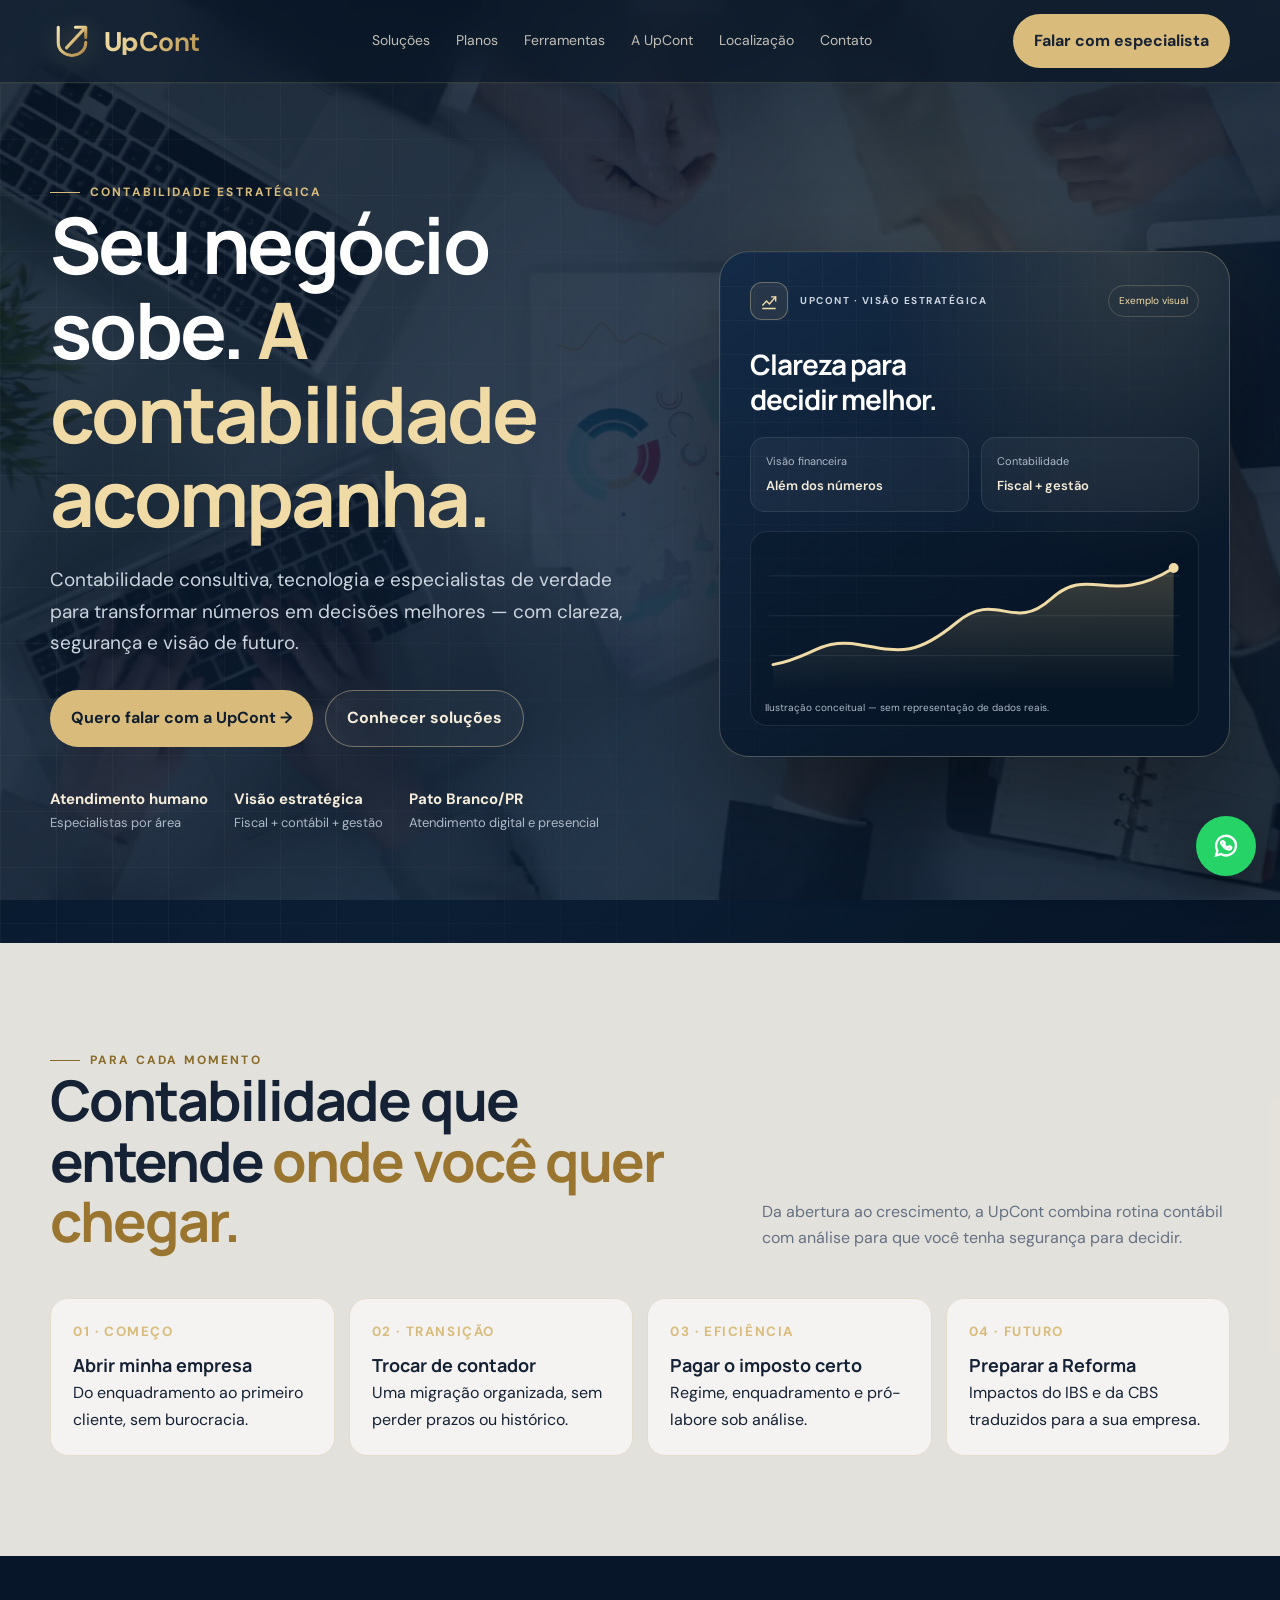
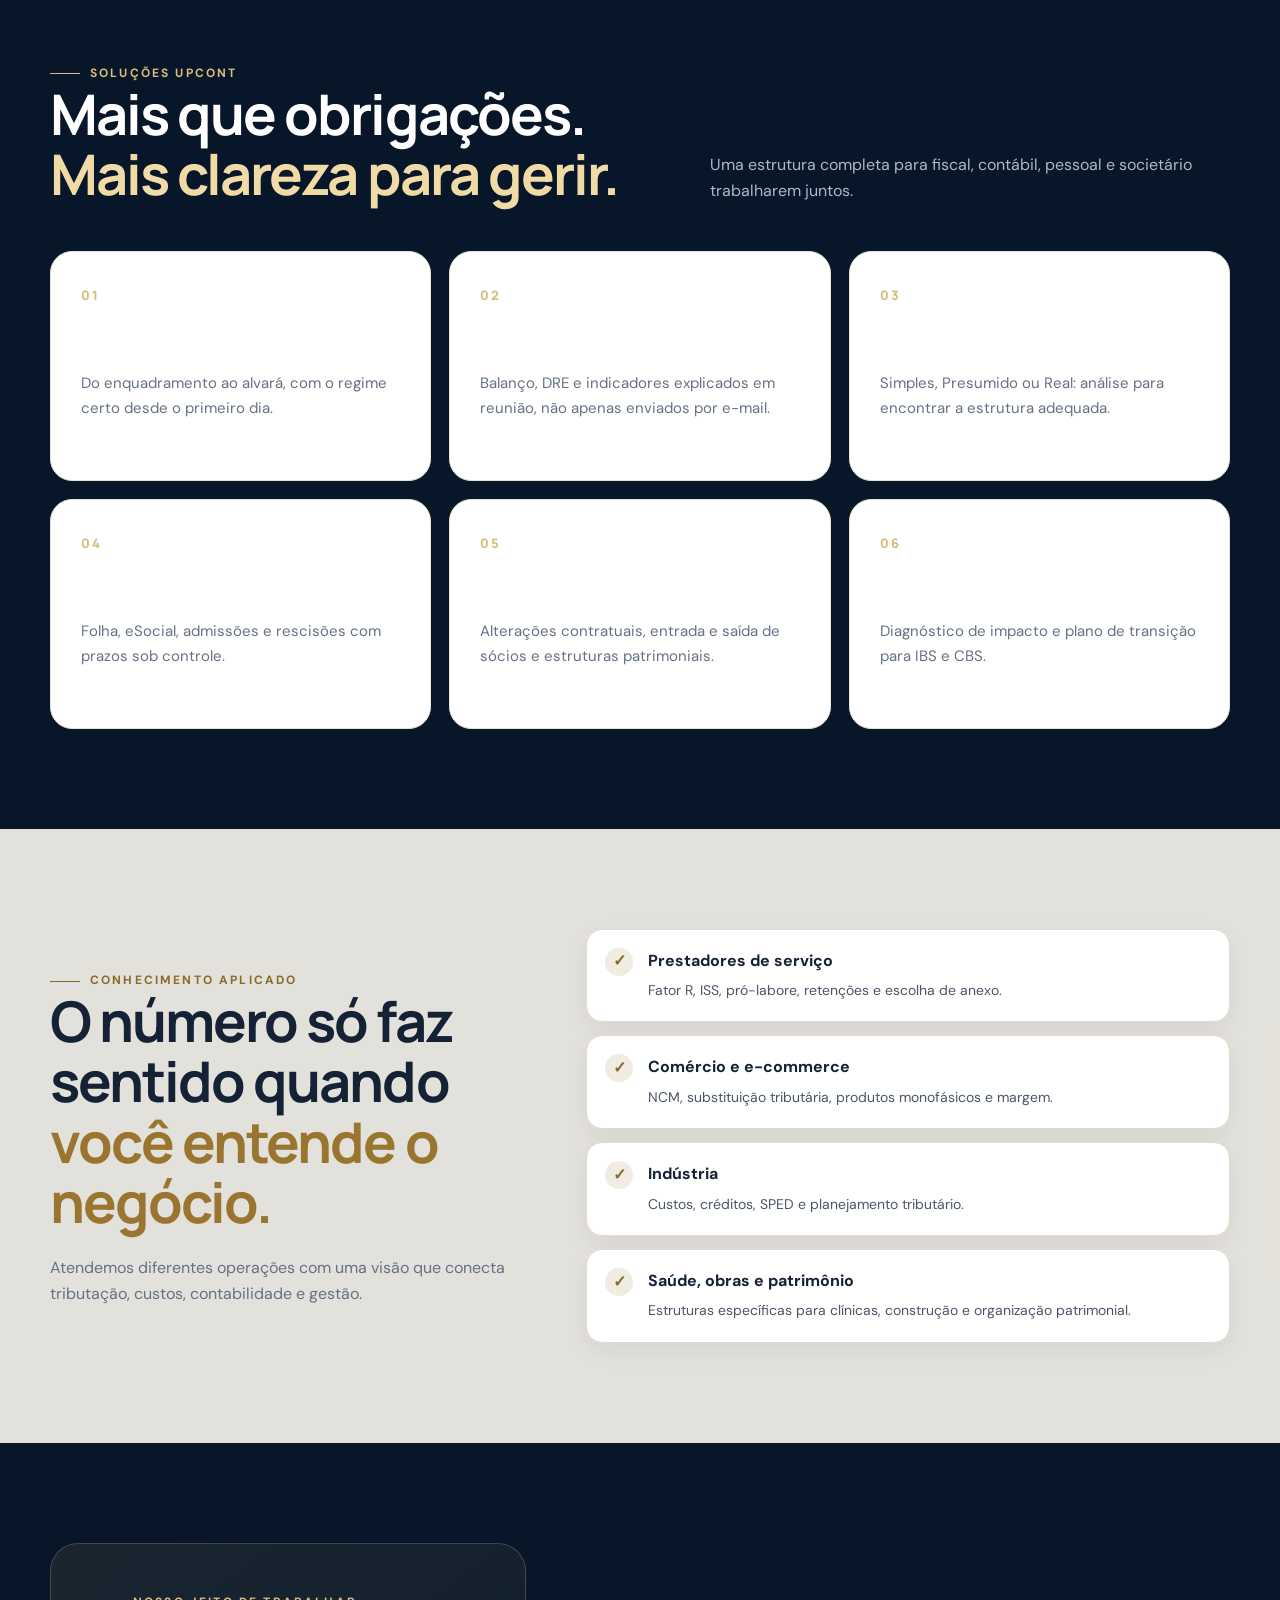
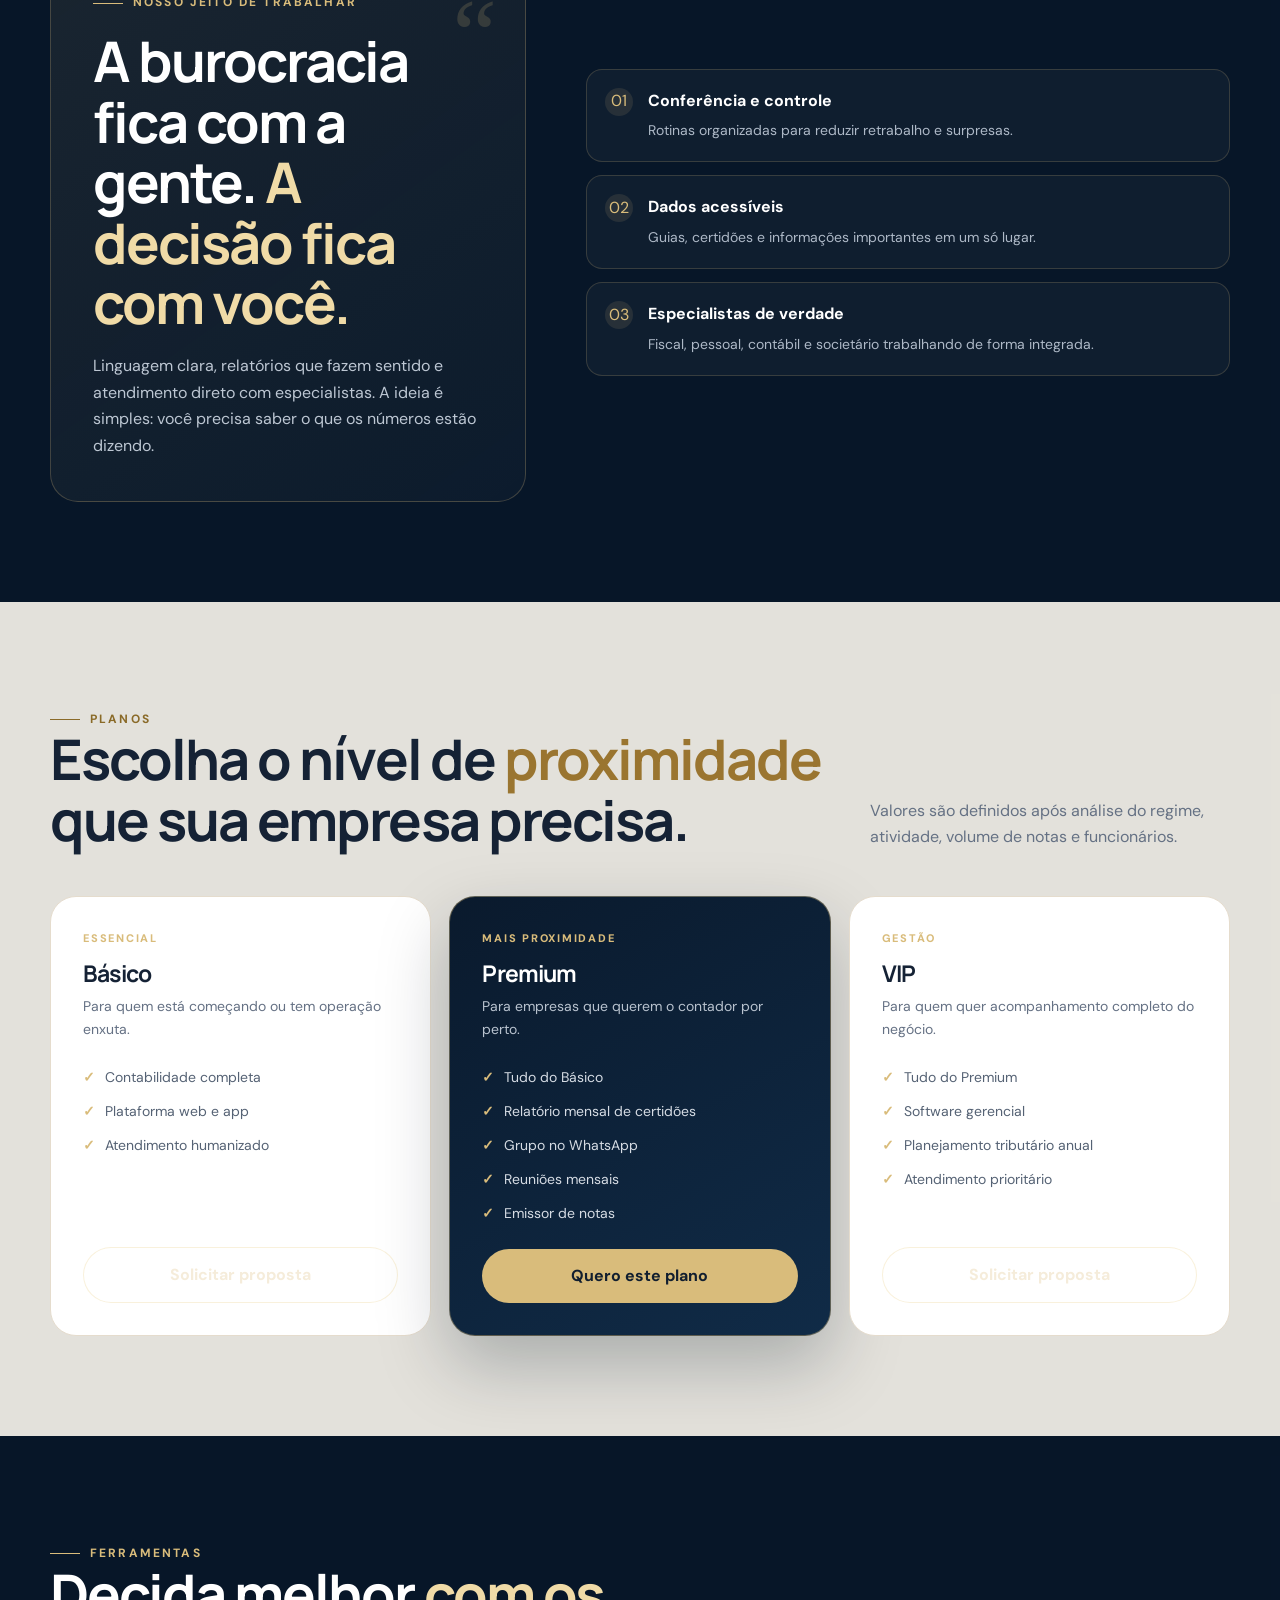
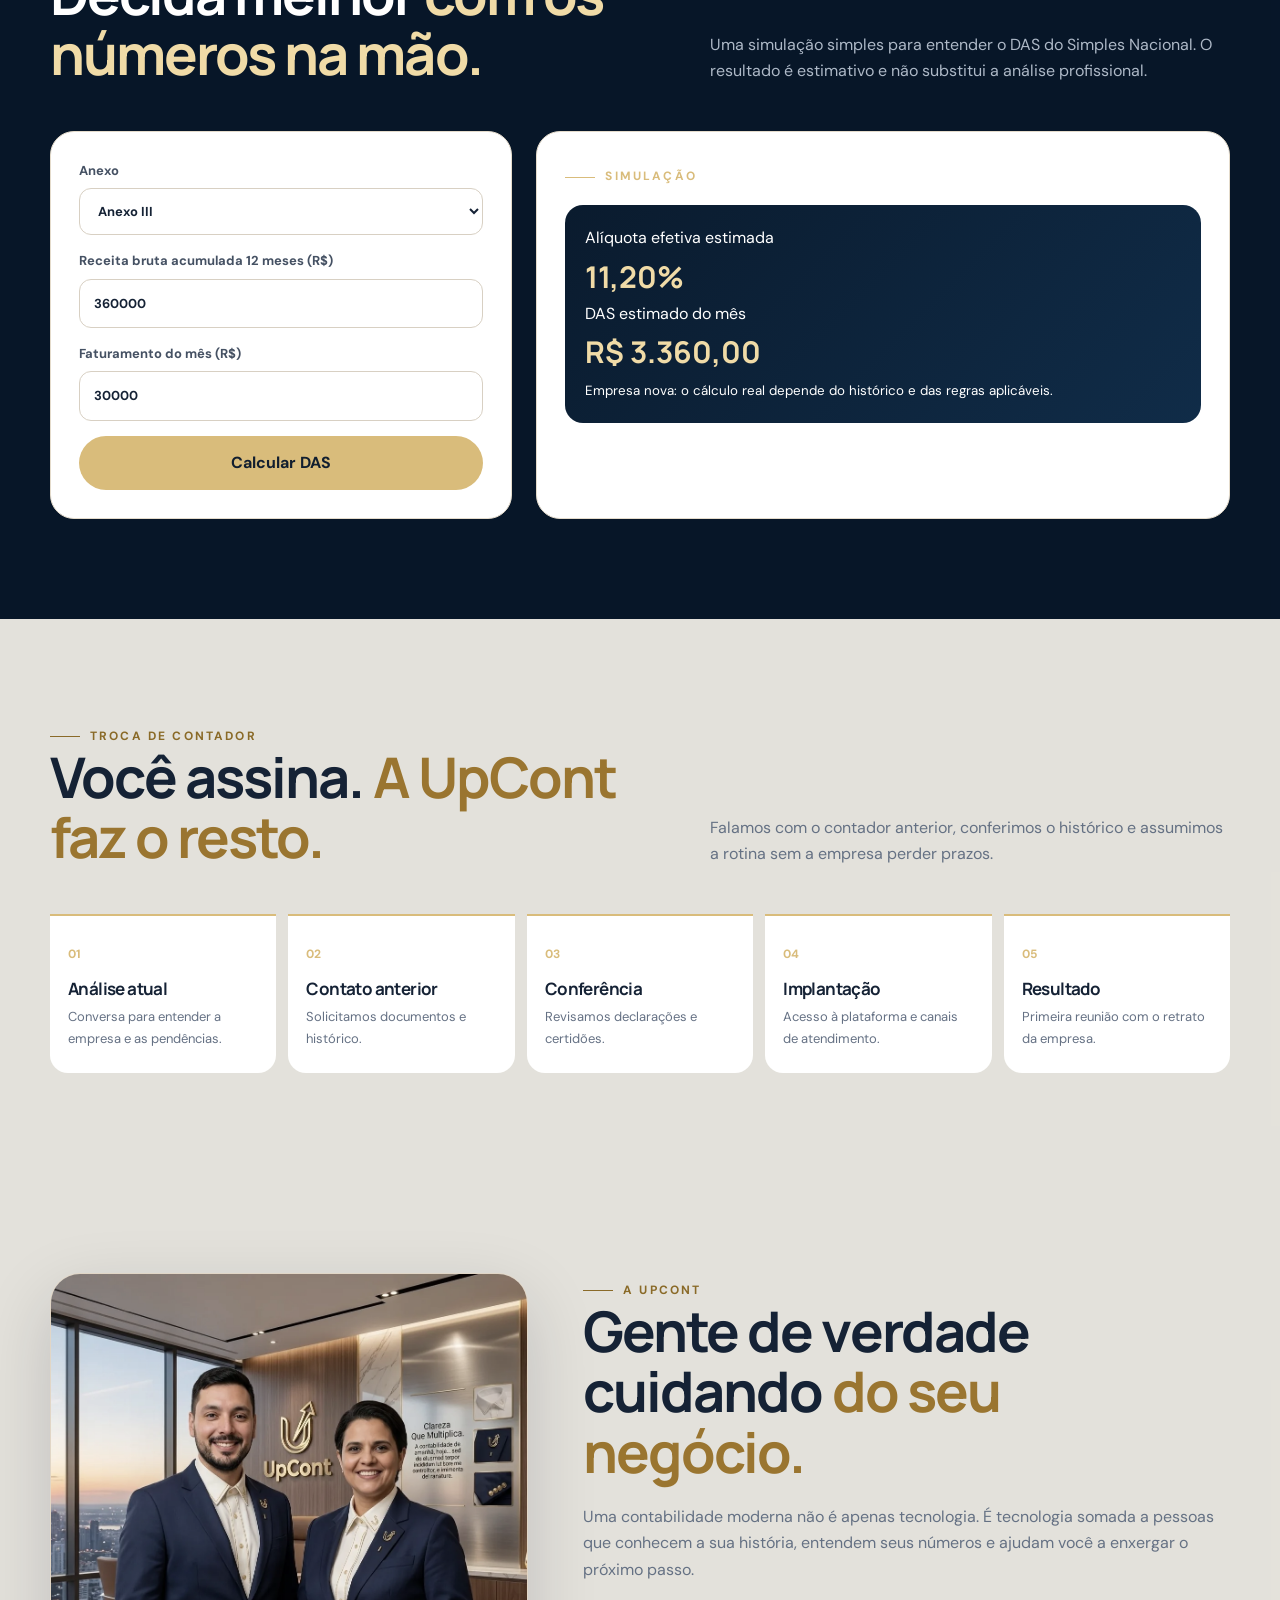
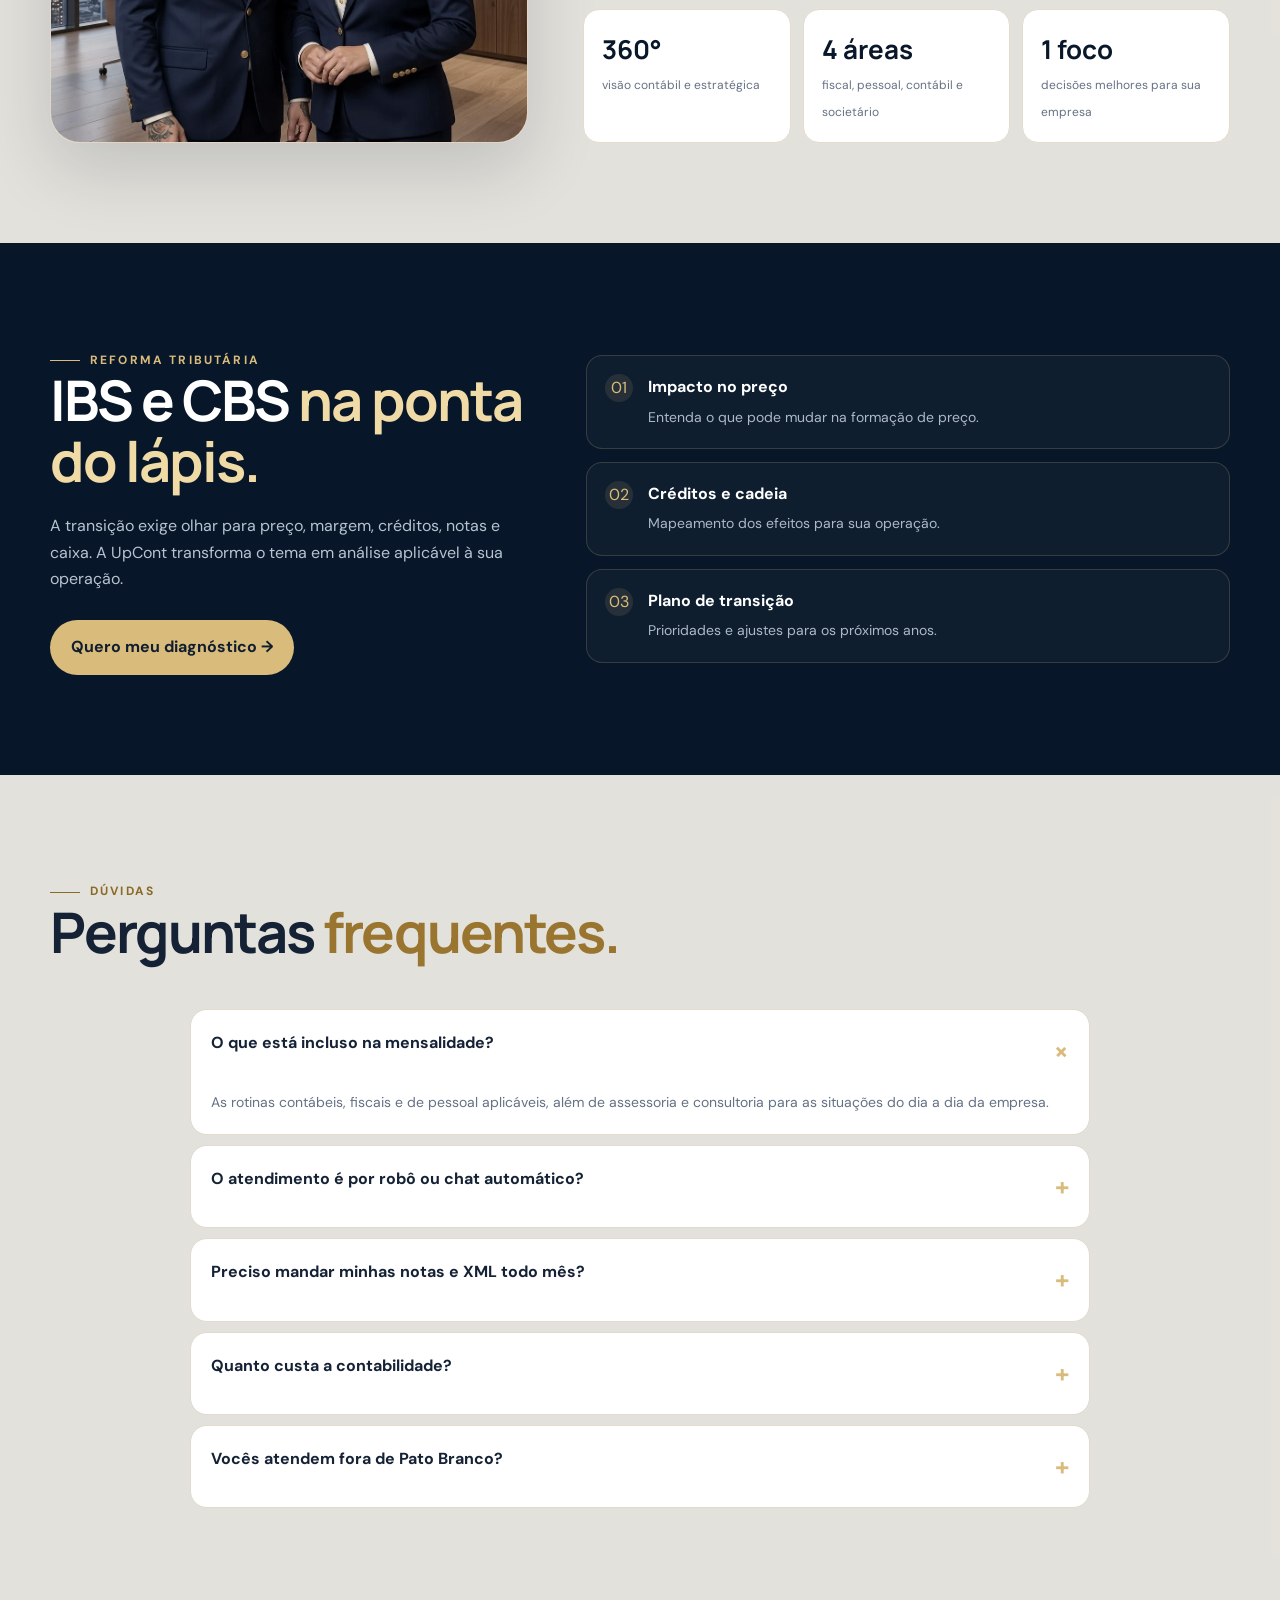
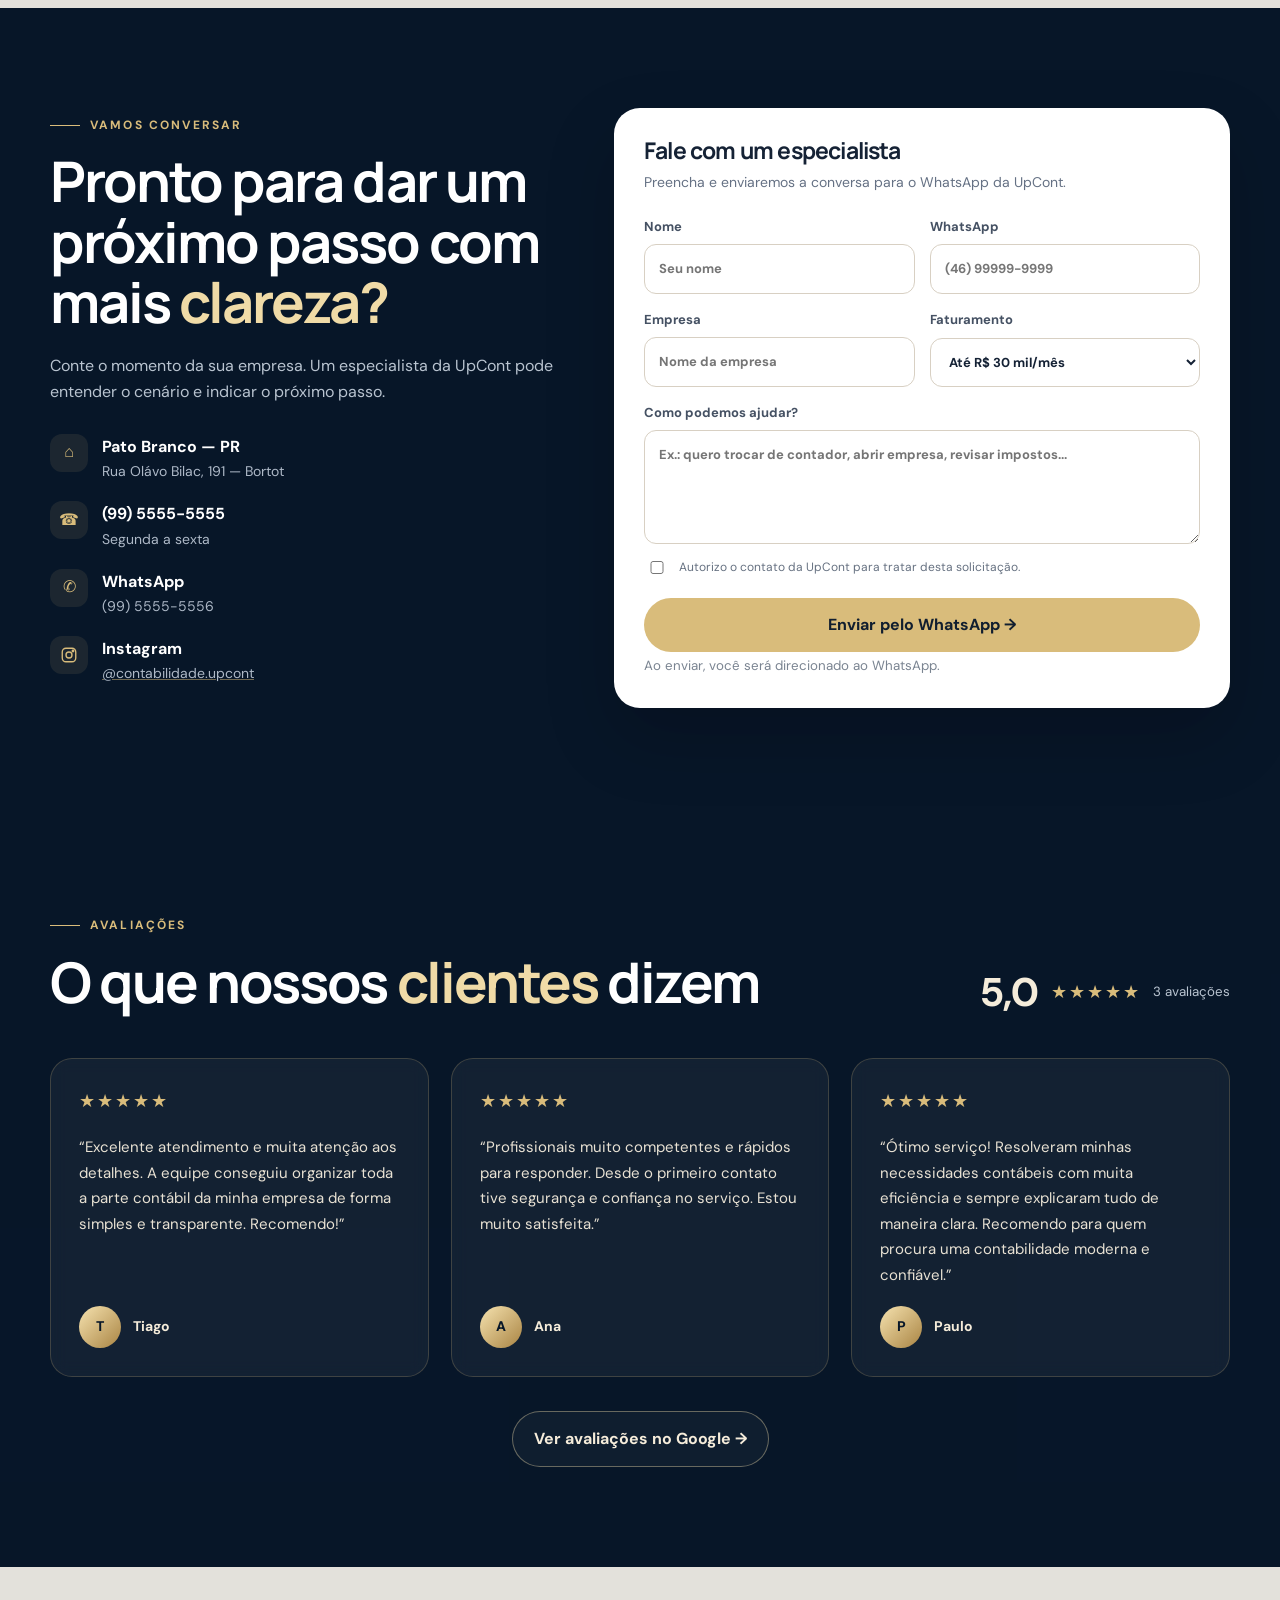
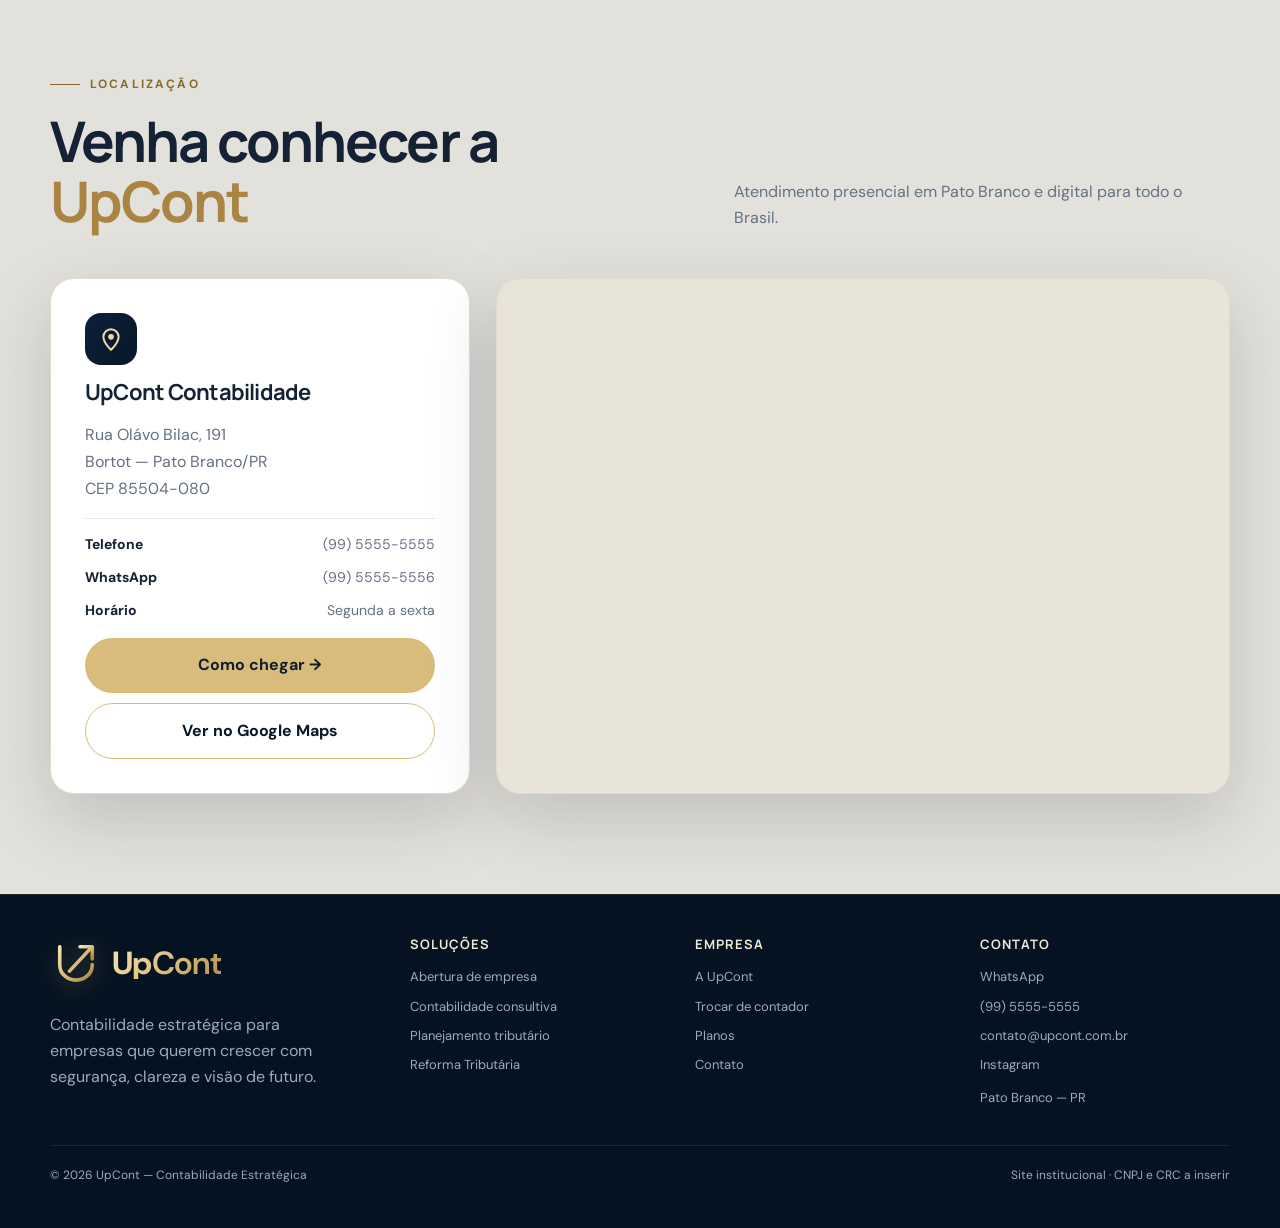
==== commit 17bef931: "UpCont: nova foto da equipe, telefones, WhatsApp e Instagram Co-authored-by: Copilot <223556219+Copi" ====
--- a/upcont/index.html
+++ b/upcont/index.html
@@ -19,13 +19,13 @@
 <meta name="twitter:card" content="summary_large_image"><meta name="twitter:title" content="Contabilidade em Pato Branco/PR | UpCont — Contabilidade Estratégica"><meta name="twitter:description" content="Contabilidade consultiva em Pato Branco/PR: abertura de empresa, planejamento tributário, troca de contador, departamento pessoal e gestão. Atendimento humano, presencial e digital."><meta name="twitter:image" content="https://upcont.com.br/video/poster.jpg">
 <link rel="preconnect" href="https://fonts.googleapis.com"><link rel="preconnect" href="https://fonts.gstatic.com" crossorigin>
 <link rel="stylesheet" href="https://fonts.googleapis.com/css2?family=DM+Sans:wght@400;500;600;700&family=Manrope:wght@500;600;700;800&display=swap">
-<script type="application/ld+json">{"@context": "https://schema.org", "@graph": [{"@type": "AccountingService", "@id": "https://upcont.com.br/#empresa", "name": "UpCont Contabilidade Estratégica", "url": "https://upcont.com.br/", "image": "https://upcont.com.br/video/poster.jpg", "logo": "https://upcont.com.br/favicon.svg", "description": "Contabilidade consultiva, planejamento tributário, abertura de empresa, departamento pessoal e gestão para empresas em Pato Branco/PR e todo o Brasil.", "telephone": "+55-46-2604-0038", "email": "contato@upcont.com.br", "address": {"@type": "PostalAddress", "streetAddress": "Rua Olávo Bilac, 191", "addressLocality": "Pato Branco", "addressRegion": "PR", "postalCode": "85504-080", "addressCountry": "BR"}, "geo": {"@type": "GeoCoordinates", "latitude": -26.2143977, "longitude": -52.6755807}, "areaServed": ["Pato Branco", "Sudoeste do Paraná", "Brasil"], "sameAs": ["https://www.google.com/maps/place/R.+Ol%C3%A1vo+Bilac,+191+-+Bortot,+Pato+Branco+-+PR,+85504-080/@-26.2143929,-52.6781556,1011m/data=!3m2!1e3!4b1!4m6!3m5!1s0x94e5531dfb1bf6a1:0xdd1bad29bb7fda2e!8m2!3d-26.2143977!4d-52.6755807!16s%2Fg%2F11rvfy5tgx"]}, {"@type": "FAQPage", "mainEntity": [{"@type": "Question", "name": "O que está incluso na mensalidade?", "acceptedAnswer": {"@type": "Answer", "text": "As rotinas contábeis, fiscais e de pessoal aplicáveis, além de assessoria e consultoria para as situações do dia a dia da empresa."}}, {"@type": "Question", "name": "O atendimento é por robô ou chat automático?", "acceptedAnswer": {"@type": "Answer", "text": "Não. O atendimento é humanizado e direcionado aos especialistas de cada área."}}, {"@type": "Question", "name": "Preciso mandar minhas notas e XML todo mês?", "acceptedAnswer": {"@type": "Answer", "text": "A rotina pode ser automatizada conforme a operação e as ferramentas disponíveis; documentos complementares continuam sendo solicitados quando necessários."}}, {"@type": "Question", "name": "Quanto custa a contabilidade?", "acceptedAnswer": {"@type": "Answer", "text": "Depende do regime, atividade, volume de notas e funcionários. A proposta é feita após uma análise da empresa."}}, {"@type": "Question", "name": "Vocês atendem fora de Pato Branco?", "acceptedAnswer": {"@type": "Answer", "text": "Sim. O atendimento pode ser digital, além do atendimento presencial em Pato Branco e região."}}]}]}</script>
+<script type="application/ld+json">{"@context": "https://schema.org", "@graph": [{"@type": "AccountingService", "@id": "https://upcont.com.br/#empresa", "name": "UpCont Contabilidade Estratégica", "url": "https://upcont.com.br/", "image": "https://upcont.com.br/video/poster.jpg", "logo": "https://upcont.com.br/favicon.svg", "description": "Contabilidade consultiva, planejamento tributário, abertura de empresa, departamento pessoal e gestão para empresas em Pato Branco/PR e todo o Brasil.", "telephone": "+55-99-5555-5555", "email": "contato@upcont.com.br", "address": {"@type": "PostalAddress", "streetAddress": "Rua Olávo Bilac, 191", "addressLocality": "Pato Branco", "addressRegion": "PR", "postalCode": "85504-080", "addressCountry": "BR"}, "geo": {"@type": "GeoCoordinates", "latitude": -26.2143977, "longitude": -52.6755807}, "areaServed": ["Pato Branco", "Sudoeste do Paraná", "Brasil"], "sameAs": ["https://www.instagram.com/contabilidade.upcont", "https://www.google.com/maps/place/R.+Ol%C3%A1vo+Bilac,+191+-+Bortot,+Pato+Branco+-+PR,+85504-080/@-26.2143929,-52.6781556,1011m/data=!3m2!1e3!4b1!4m6!3m5!1s0x94e5531dfb1bf6a1:0xdd1bad29bb7fda2e!8m2!3d-26.2143977!4d-52.6755807!16s%2Fg%2F11rvfy5tgx"]}, {"@type": "FAQPage", "mainEntity": [{"@type": "Question", "name": "O que está incluso na mensalidade?", "acceptedAnswer": {"@type": "Answer", "text": "As rotinas contábeis, fiscais e de pessoal aplicáveis, além de assessoria e consultoria para as situações do dia a dia da empresa."}}, {"@type": "Question", "name": "O atendimento é por robô ou chat automático?", "acceptedAnswer": {"@type": "Answer", "text": "Não. O atendimento é humanizado e direcionado aos especialistas de cada área."}}, {"@type": "Question", "name": "Preciso mandar minhas notas e XML todo mês?", "acceptedAnswer": {"@type": "Answer", "text": "A rotina pode ser automatizada conforme a operação e as ferramentas disponíveis; documentos complementares continuam sendo solicitados quando necessários."}}, {"@type": "Question", "name": "Quanto custa a contabilidade?", "acceptedAnswer": {"@type": "Answer", "text": "Depende do regime, atividade, volume de notas e funcionários. A proposta é feita após uma análise da empresa."}}, {"@type": "Question", "name": "Vocês atendem fora de Pato Branco?", "acceptedAnswer": {"@type": "Answer", "text": "Sim. O atendimento pode ser digital, além do atendimento presencial em Pato Branco e região."}}]}]}</script>
 </head>
 <body>
 <script src="js/video-config.js"></script>
 <div class="scrollVideoBg" aria-hidden="true"><video id="scrollVideo" muted loop playsinline preload="metadata" tabindex="-1"><source src="video/video-loop.webm" type="video/webm"></video></div>
 <script src="js/video-lite.js"></script>
-<header class="header"><div class="wrap nav"><a class="brand" href="#topo" aria-label="UpCont — início"><span class="logoMark md" role="img" aria-label="UpCont"><svg viewBox="0 0 64 64" aria-hidden="true"><defs><linearGradient id="lgh" x1="0" y1="0" x2="1" y2="1"><stop offset="0" stop-color="#f6e3b0"/><stop offset=".5" stop-color="#d9bc7b"/><stop offset="1" stop-color="#a98443"/></linearGradient></defs><path d="M12 12v22c0 11 9 19 20 19s20-8 20-19" fill="none" stroke="url(#lgh)" stroke-width="4.5" stroke-linecap="round"/><path d="M24 42 50 14" stroke="url(#lgh)" stroke-width="4.5" stroke-linecap="round"/><path d="M37 12h15v15" fill="none" stroke="url(#lgh)" stroke-width="4.5" stroke-linecap="round" stroke-linejoin="round"/></svg><b>Up<i>Cont</i></b></span></a><nav class="navlinks"><a href="#solucoes">Soluções</a><a href="#planos">Planos</a><a href="#calculadoras">Ferramentas</a><a href="#sobre">A UpCont</a><a href="#localizacao">Localização</a><a href="#contato">Contato</a></nav><a class="navcta" href="https://wa.me/5546991403703?text=Ol%C3%A1%2C%20UpCont!%20Gostaria%20de%20falar%20com%20um%20especialista." target="_blank" rel="noopener">Falar com especialista</a><button class="menu" onclick="document.querySelector('.navlinks').classList.toggle('mobile')" aria-label="Abrir menu">☰</button></div></header>
+<header class="header"><div class="wrap nav"><a class="brand" href="#topo" aria-label="UpCont — início"><span class="logoMark md" role="img" aria-label="UpCont"><svg viewBox="0 0 64 64" aria-hidden="true"><defs><linearGradient id="lgh" x1="0" y1="0" x2="1" y2="1"><stop offset="0" stop-color="#f6e3b0"/><stop offset=".5" stop-color="#d9bc7b"/><stop offset="1" stop-color="#a98443"/></linearGradient></defs><path d="M12 12v22c0 11 9 19 20 19s20-8 20-19" fill="none" stroke="url(#lgh)" stroke-width="4.5" stroke-linecap="round"/><path d="M24 42 50 14" stroke="url(#lgh)" stroke-width="4.5" stroke-linecap="round"/><path d="M37 12h15v15" fill="none" stroke="url(#lgh)" stroke-width="4.5" stroke-linecap="round" stroke-linejoin="round"/></svg><b>Up<i>Cont</i></b></span></a><nav class="navlinks"><a href="#solucoes">Soluções</a><a href="#planos">Planos</a><a href="#calculadoras">Ferramentas</a><a href="#sobre">A UpCont</a><a href="#localizacao">Localização</a><a href="#contato">Contato</a></nav><a class="navcta" href="https://wa.me/5546991212740?text=Ol%C3%A1%2C%20UpCont!%20Gostaria%20de%20falar%20com%20um%20especialista." target="_blank" rel="noopener">Falar com especialista</a><button class="menu" onclick="document.querySelector('.navlinks').classList.toggle('mobile')" aria-label="Abrir menu">☰</button></div></header>
 
 <main id="topo">
 <section class="hero"><div class="wrap heroGrid"><div class="heroCopy reveal"><span class="eyebrow">Contabilidade estratégica</span><h1>Seu negócio sobe. <span class="gold">A contabilidade acompanha.</span></h1><p>Contabilidade consultiva, tecnologia e especialistas de verdade para transformar números em decisões melhores — com clareza, segurança e visão de futuro.</p><div class="heroActions"><a class="btn btnGold" href="#contato">Quero falar com a UpCont →</a><a class="btn btnGhost" href="#solucoes">Conhecer soluções</a></div><div class="trust"><div><strong>Atendimento humano</strong>Especialistas por área</div><div><strong>Visão estratégica</strong>Fiscal + contábil + gestão</div><div><strong>Pato Branco/PR</strong>Atendimento digital e presencial</div></div></div><div class="heroLogo reveal"><div class="heroDashboard" aria-label="Ilustração de um painel de acompanhamento contábil e estratégico"><div class="dashboardTop"><span class="dashboardMark" aria-hidden="true"><svg viewBox="0 0 24 24" fill="none" stroke="currentColor" stroke-width="1.7"><path d="M4 17.5 9 12l3.5 3.5L20 7"/><path d="M14.5 7H20v5.5"/><path d="M4 21h16"/></svg></span><span class="dashboardEyebrow">UPCONT · VISÃO ESTRATÉGICA</span><span class="dashboardPill">Exemplo visual</span></div><h2 class="dashboardTitle">Clareza para<br>decidir melhor.</h2><div class="dashboardMetrics"><div class="dashboardMetric"><span>Visão financeira</span><strong>Além dos números</strong></div><div class="dashboardMetric"><span>Contabilidade</span><strong>Fiscal + gestão</strong></div></div><figure class="dashboardChart"><svg viewBox="0 0 420 150" role="img" aria-label="Gráfico ilustrativo de evolução, sem dados reais"><defs><linearGradient id="hero-chart-fill" x1="0" x2="0" y1="0" y2="1"><stop offset="0" stop-color="#d9bc7b" stop-opacity=".25"/><stop offset="1" stop-color="#d9bc7b" stop-opacity="0"/></linearGradient></defs><path d="M4 30H416M4 70H416M4 110H416" stroke="rgba(255,255,255,.09)" stroke-width="1"/><path d="M8 119C48 112 55 92 95 99S151 111 192 77 248 88 287 53 346 62 410 22V145H8Z" fill="url(#hero-chart-fill)"/><path class="dashboardLine" d="M8 119C48 112 55 92 95 99S151 111 192 77 248 88 287 53 346 62 410 22" fill="none" stroke="#f0dba7" stroke-width="3" stroke-linecap="round"/><circle cx="410" cy="22" r="5" fill="#f0dba7"/></svg><figcaption>Ilustração conceitual — sem representação de dados reais.</figcaption></figure></div></div></div></section>
@@ -44,17 +44,17 @@
 
 <section class="section" id="troca"><div class="wrap"><div class="sectionHead reveal"><div><span class="eyebrow">Troca de contador</span><h2>Você assina. <span class="gold">A UpCont faz o resto.</span></h2></div><p>Falamos com o contador anterior, conferimos o histórico e assumimos a rotina sem a empresa perder prazos.</p></div><div class="steps"><div class="step reveal"><b>01</b><h4>Análise atual</h4><p>Conversa para entender a empresa e as pendências.</p></div><div class="step reveal"><b>02</b><h4>Contato anterior</h4><p>Solicitamos documentos e histórico.</p></div><div class="step reveal"><b>03</b><h4>Conferência</h4><p>Revisamos declarações e certidões.</p></div><div class="step reveal"><b>04</b><h4>Implantação</h4><p>Acesso à plataforma e canais de atendimento.</p></div><div class="step reveal"><b>05</b><h4>Resultado</h4><p>Primeira reunião com o retrato da empresa.</p></div></div></div></section>
 
-<section class="section" id="sobre"><div class="wrap about"><div class="photo reveal"><img src="img/equipe.webp" width="591" height="784" loading="lazy" decoding="async" alt="Equipe de contabilidade em ambiente profissional"></div><div class="reveal"><span class="eyebrow">A UpCont</span><h2>Gente de verdade cuidando <span class="gold">do seu negócio.</span></h2><p style="margin-top:22px;color:var(--muted)">Uma contabilidade moderna não é apenas tecnologia. É tecnologia somada a pessoas que conhecem a sua história, entendem seus números e ajudam você a enxergar o próximo passo.</p><div class="stats"><div class="stat"><strong>360°</strong><span>visão contábil e estratégica</span></div><div class="stat"><strong>4 áreas</strong><span>fiscal, pessoal, contábil e societário</span></div><div class="stat"><strong>1 foco</strong><span>decisões melhores para sua empresa</span></div></div></div></div></section>
+<section class="section" id="sobre"><div class="wrap about"><div class="photo reveal"><img src="img/equipe.webp" width="1043" height="1024" loading="lazy" decoding="async" alt="Equipe de contabilidade em ambiente profissional"></div><div class="reveal"><span class="eyebrow">A UpCont</span><h2>Gente de verdade cuidando <span class="gold">do seu negócio.</span></h2><p style="margin-top:22px;color:var(--muted)">Uma contabilidade moderna não é apenas tecnologia. É tecnologia somada a pessoas que conhecem a sua história, entendem seus números e ajudam você a enxergar o próximo passo.</p><div class="stats"><div class="stat"><strong>360°</strong><span>visão contábil e estratégica</span></div><div class="stat"><strong>4 áreas</strong><span>fiscal, pessoal, contábil e societário</span></div><div class="stat"><strong>1 foco</strong><span>decisões melhores para sua empresa</span></div></div></div></div></section>
 
 <section class="section dark" id="reforma"><div class="wrap split"><div class="reveal"><span class="eyebrow">Reforma Tributária</span><h2>IBS e CBS <span class="gold">na ponta do lápis.</span></h2><p style="margin-top:22px;color:#b8c3d0">A transição exige olhar para preço, margem, créditos, notas e caixa. A UpCont transforma o tema em análise aplicável à sua operação.</p><a class="btn btnGold" style="margin-top:28px" href="#contato">Quero meu diagnóstico →</a></div><div class="featureList"><div class="feature reveal"><div class="check">01</div><div><b>Impacto no preço</b><span>Entenda o que pode mudar na formação de preço.</span></div></div><div class="feature reveal"><div class="check">02</div><div><b>Créditos e cadeia</b><span>Mapeamento dos efeitos para sua operação.</span></div></div><div class="feature reveal"><div class="check">03</div><div><b>Plano de transição</b><span>Prioridades e ajustes para os próximos anos.</span></div></div></div></div></section>
 
 <section class="section" id="duvidas"><div class="wrap"><div class="sectionHead reveal"><div><span class="eyebrow">Dúvidas</span><h2>Perguntas <span class="gold">frequentes.</span></h2></div></div><div class="faq"><div class="faqItem open"><button class="faqQ">O que está incluso na mensalidade?<span class="plus">+</span></button><div class="faqA">As rotinas contábeis, fiscais e de pessoal aplicáveis, além de assessoria e consultoria para as situações do dia a dia da empresa.</div></div><div class="faqItem"><button class="faqQ">O atendimento é por robô ou chat automático?<span class="plus">+</span></button><div class="faqA">Não. O atendimento é humanizado e direcionado aos especialistas de cada área.</div></div><div class="faqItem"><button class="faqQ">Preciso mandar minhas notas e XML todo mês?<span class="plus">+</span></button><div class="faqA">A rotina pode ser automatizada conforme a operação e as ferramentas disponíveis; documentos complementares continuam sendo solicitados quando necessários.</div></div><div class="faqItem"><button class="faqQ">Quanto custa a contabilidade?<span class="plus">+</span></button><div class="faqA">Depende do regime, atividade, volume de notas e funcionários. A proposta é feita após uma análise da empresa.</div></div><div class="faqItem"><button class="faqQ">Vocês atendem fora de Pato Branco?<span class="plus">+</span></button><div class="faqA">Sim. O atendimento pode ser digital, além do atendimento presencial em Pato Branco e região.</div></div></div></div></section>
 
-<section class="section dark" id="contato"><div class="wrap contactGrid"><div class="reveal"><span class="eyebrow">Vamos conversar</span><h2 style="margin-top:16px">Pronto para dar um próximo passo com mais <span class="gold">clareza?</span></h2><p style="margin-top:20px;color:#b9c4d0">Conte o momento da sua empresa. Um especialista da UpCont pode entender o cenário e indicar o próximo passo.</p><div class="contactInfo"><div class="contactLine"><div class="contactIcon">⌂</div><div><b>Pato Branco — PR</b><span>Rua Olávo Bilac, 191 — Bortot</span></div></div><div class="contactLine"><div class="contactIcon">☎</div><div><b>(46) 2604-0038</b><span>Segunda a sexta</span></div></div><div class="contactLine"><div class="contactIcon">✆</div><div><b>WhatsApp</b><span>(46) 99140-3703</span></div></div></div></div><form class="form reveal" id="leadForm"><h3>Fale com um especialista</h3><p style="margin:8px 0 22px;color:var(--muted);font-size:14px">Preencha e enviaremos a conversa para o WhatsApp da UpCont.</p><div class="formGrid"><label>Nome<input id="nome" required placeholder="Seu nome"></label><label>WhatsApp<input id="telefone" required placeholder="(46) 99999-9999"></label><label>Empresa<input id="empresa" placeholder="Nome da empresa"></label><label>Faturamento<select id="faturamento"><option>Até R$ 30 mil/mês</option><option>R$ 30 mil a R$ 100 mil/mês</option><option>R$ 100 mil a R$ 500 mil/mês</option><option>Acima de R$ 500 mil/mês</option></select></label><label class="full">Como podemos ajudar?<textarea id="necessidade" rows="4" placeholder="Ex.: quero trocar de contador, abrir empresa, revisar impostos..."></textarea></label></div><label style="display:flex;grid-template-columns:auto 1fr;align-items:flex-start;gap:10px;margin:14px 0;font-weight:400"><input id="consent" type="checkbox" required style="width:18px;margin-top:3px"> <span style="font-size:12px;color:#667181">Autorizo o contato da UpCont para tratar desta solicitação.</span></label><button class="btn btnGold" type="submit">Enviar pelo WhatsApp →</button><small>Ao enviar, você será direcionado ao WhatsApp.</small></form></div></section>
+<section class="section dark" id="contato"><div class="wrap contactGrid"><div class="reveal"><span class="eyebrow">Vamos conversar</span><h2 style="margin-top:16px">Pronto para dar um próximo passo com mais <span class="gold">clareza?</span></h2><p style="margin-top:20px;color:#b9c4d0">Conte o momento da sua empresa. Um especialista da UpCont pode entender o cenário e indicar o próximo passo.</p><div class="contactInfo"><div class="contactLine"><div class="contactIcon">⌂</div><div><b>Pato Branco — PR</b><span>Rua Olávo Bilac, 191 — Bortot</span></div></div><div class="contactLine"><div class="contactIcon">☎</div><div><b>(99) 5555-5555</b><span>Segunda a sexta</span></div></div><div class="contactLine"><div class="contactIcon">✆</div><div><b>WhatsApp</b><span>(99) 5555-5556</span></div></div><div class="contactLine"><div class="contactIcon"><svg viewBox="0 0 24 24" width="18" height="18" fill="none" stroke="currentColor" stroke-width="1.8" aria-hidden="true"><rect x="3" y="3" width="18" height="18" rx="5"/><circle cx="12" cy="12" r="4"/><circle cx="17.3" cy="6.7" r="1" fill="currentColor"/></svg></div><div><b>Instagram</b><span><a href="https://www.instagram.com/contabilidade.upcont" target="_blank" rel="noopener">@contabilidade.upcont</a></span></div></div></div></div><form class="form reveal" id="leadForm"><h3>Fale com um especialista</h3><p style="margin:8px 0 22px;color:var(--muted);font-size:14px">Preencha e enviaremos a conversa para o WhatsApp da UpCont.</p><div class="formGrid"><label>Nome<input id="nome" required placeholder="Seu nome"></label><label>WhatsApp<input id="telefone" required placeholder="(46) 99999-9999"></label><label>Empresa<input id="empresa" placeholder="Nome da empresa"></label><label>Faturamento<select id="faturamento"><option>Até R$ 30 mil/mês</option><option>R$ 30 mil a R$ 100 mil/mês</option><option>R$ 100 mil a R$ 500 mil/mês</option><option>Acima de R$ 500 mil/mês</option></select></label><label class="full">Como podemos ajudar?<textarea id="necessidade" rows="4" placeholder="Ex.: quero trocar de contador, abrir empresa, revisar impostos..."></textarea></label></div><label style="display:flex;grid-template-columns:auto 1fr;align-items:flex-start;gap:10px;margin:14px 0;font-weight:400"><input id="consent" type="checkbox" required style="width:18px;margin-top:3px"> <span style="font-size:12px;color:#667181">Autorizo o contato da UpCont para tratar desta solicitação.</span></label><button class="btn btnGold" type="submit">Enviar pelo WhatsApp →</button><small>Ao enviar, você será direcionado ao WhatsApp.</small></form></div></section>
 <section class="section dark" id="avaliacoes" hidden><div class="wrap"><div class="sectionHead reveal visible"><div><span class="eyebrow">Avaliações</span><h2 style="margin-top:16px">O que nossos <span class="gold">clientes</span> dizem</h2></div><div class="revSummary" id="revSummary"></div></div><div class="revGrid" id="revGrid"></div><a class="btn btnGhost revMore" id="revGoogle" href="#" target="_blank" rel="noopener">Ver avaliações no Google →</a></div></section>
-<section class="section" id="localizacao"><div class="wrap"><div class="sectionHead reveal"><div><span class="eyebrow">Localização</span><h2 style="margin-top:16px">Venha conhecer a <span class="gold">UpCont</span></h2></div><p>Atendimento presencial em Pato Branco e digital para todo o Brasil.</p></div><div class="locGrid reveal"><div class="locCard"><div class="locPin" aria-hidden="true"><svg viewBox="0 0 24 24"><path d="M12 22s7-6.2 7-12a7 7 0 1 0-14 0c0 5.8 7 12 7 12z" fill="none" stroke="currentColor" stroke-width="1.8"/><circle cx="12" cy="10" r="2.6" fill="currentColor"/></svg></div><h3>UpCont Contabilidade</h3><address>Rua Olávo Bilac, 191<br>Bortot — Pato Branco/PR<br>CEP 85504-080</address><ul class="locInfo"><li><b>Telefone</b><a href="tel:+554626040038">(46) 2604-0038</a></li><li><b>WhatsApp</b><a href="https://wa.me/5546991403703" target="_blank" rel="noopener">(46) 99140-3703</a></li><li><b>Horário</b><span>Segunda a sexta</span></li></ul><div class="locActions"><a class="btn btnGold" href="https://www.google.com/maps/dir/?api=1&destination=-26.2143977,-52.6755807" target="_blank" rel="noopener">Como chegar →</a><a class="btn btnOutline" href="https://www.google.com/maps/place/R.+Ol%C3%A1vo+Bilac,+191+-+Bortot,+Pato+Branco+-+PR,+85504-080/@-26.2143929,-52.6781556,1011m/data=!3m2!1e3!4b1!4m6!3m5!1s0x94e5531dfb1bf6a1:0xdd1bad29bb7fda2e!8m2!3d-26.2143977!4d-52.6755807!16s%2Fg%2F11rvfy5tgx" target="_blank" rel="noopener">Ver no Google Maps</a></div></div><div class="locMap"><iframe title="Mapa da localização da UpCont em Pato Branco/PR" src="https://maps.google.com/maps?q=-26.2143977,-52.6755807&amp;z=17&amp;hl=pt-BR&amp;output=embed" loading="lazy" referrerpolicy="no-referrer-when-downgrade" allowfullscreen></iframe></div></div></div></section></main>
+<section class="section" id="localizacao"><div class="wrap"><div class="sectionHead reveal"><div><span class="eyebrow">Localização</span><h2 style="margin-top:16px">Venha conhecer a <span class="gold">UpCont</span></h2></div><p>Atendimento presencial em Pato Branco e digital para todo o Brasil.</p></div><div class="locGrid reveal"><div class="locCard"><div class="locPin" aria-hidden="true"><svg viewBox="0 0 24 24"><path d="M12 22s7-6.2 7-12a7 7 0 1 0-14 0c0 5.8 7 12 7 12z" fill="none" stroke="currentColor" stroke-width="1.8"/><circle cx="12" cy="10" r="2.6" fill="currentColor"/></svg></div><h3>UpCont Contabilidade</h3><address>Rua Olávo Bilac, 191<br>Bortot — Pato Branco/PR<br>CEP 85504-080</address><ul class="locInfo"><li><b>Telefone</b><a href="tel:+559955555555">(99) 5555-5555</a></li><li><b>WhatsApp</b><a href="https://wa.me/5546991212740" target="_blank" rel="noopener">(99) 5555-5556</a></li><li><b>Horário</b><span>Segunda a sexta</span></li></ul><div class="locActions"><a class="btn btnGold" href="https://www.google.com/maps/dir/?api=1&destination=-26.2143977,-52.6755807" target="_blank" rel="noopener">Como chegar →</a><a class="btn btnOutline" href="https://www.google.com/maps/place/R.+Ol%C3%A1vo+Bilac,+191+-+Bortot,+Pato+Branco+-+PR,+85504-080/@-26.2143929,-52.6781556,1011m/data=!3m2!1e3!4b1!4m6!3m5!1s0x94e5531dfb1bf6a1:0xdd1bad29bb7fda2e!8m2!3d-26.2143977!4d-52.6755807!16s%2Fg%2F11rvfy5tgx" target="_blank" rel="noopener">Ver no Google Maps</a></div></div><div class="locMap"><iframe title="Mapa da localização da UpCont em Pato Branco/PR" src="https://maps.google.com/maps?q=-26.2143977,-52.6755807&amp;z=17&amp;hl=pt-BR&amp;output=embed" loading="lazy" referrerpolicy="no-referrer-when-downgrade" allowfullscreen></iframe></div></div></div></section></main>
 
-<footer class="footer"><div class="wrap"><div class="footerGrid"><div><span class="logoMark lg" role="img" aria-label="UpCont"><svg viewBox="0 0 64 64" aria-hidden="true"><defs><linearGradient id="lgf" x1="0" y1="0" x2="1" y2="1"><stop offset="0" stop-color="#f6e3b0"/><stop offset=".5" stop-color="#d9bc7b"/><stop offset="1" stop-color="#a98443"/></linearGradient></defs><path d="M12 12v22c0 11 9 19 20 19s20-8 20-19" fill="none" stroke="url(#lgf)" stroke-width="4.5" stroke-linecap="round"/><path d="M24 42 50 14" stroke="url(#lgf)" stroke-width="4.5" stroke-linecap="round"/><path d="M37 12h15v15" fill="none" stroke="url(#lgf)" stroke-width="4.5" stroke-linecap="round" stroke-linejoin="round"/></svg><b>Up<i>Cont</i></b></span><p style="margin-top:14px;max-width:300px">Contabilidade estratégica para empresas que querem crescer com segurança, clareza e visão de futuro.</p></div><div><h4>Soluções</h4><a href="#solucoes">Abertura de empresa</a><a href="#solucoes">Contabilidade consultiva</a><a href="#solucoes">Planejamento tributário</a><a href="#reforma">Reforma Tributária</a></div><div><h4>Empresa</h4><a href="#sobre">A UpCont</a><a href="#troca">Trocar de contador</a><a href="#planos">Planos</a><a href="#contato">Contato</a></div><div><h4>Contato</h4><a href="https://wa.me/5546991403703" target="_blank" rel="noopener">WhatsApp</a><a href="tel:+554626040038">(46) 2604-0038</a><a href="mailto:contato@upcont.com.br">contato@upcont.com.br</a><span style="font-size:13px">Pato Branco — PR</span></div></div><div class="copyright"><div>© 2026 UpCont — Contabilidade Estratégica</div><div>Site institucional · CNPJ e CRC a inserir</div></div></div></footer>
-<a class="floatWa" href="https://wa.me/5546991403703?text=Ol%C3%A1%2C%20UpCont!%20Quero%20falar%20com%20um%20especialista." target="_blank" rel="noopener" aria-label="Falar com a UpCont pelo WhatsApp"><svg width="28" height="28" viewBox="0 0 24 24" fill="none" stroke="currentColor" stroke-width="2"><path d="M20.5 11.5a8.5 8.5 0 0 1-12.7 7.4L3.5 20l1.1-4.1A8.5 8.5 0 1 1 20.5 11.5Z"/><path d="M8.7 8.1c.3-.3.6-.3.9-.1l1 .8c.3.2.3.5.2.8l-.4.8c-.1.2-.1.4.1.6.7 1 1.5 1.7 2.6 2.2.2.1.4.1.6-.1l.7-.7c.2-.2.5-.2.8-.1l1 .5c.3.1.4.4.3.7-.2.8-.9 1.5-1.7 1.6-1.1.1-2.9-.7-4.5-2.1-1.3-1.2-2.3-2.6-2.5-3.7-.1-.6.1-1 .9-1.3Z"/></svg></a>
+<footer class="footer"><div class="wrap"><div class="footerGrid"><div><span class="logoMark lg" role="img" aria-label="UpCont"><svg viewBox="0 0 64 64" aria-hidden="true"><defs><linearGradient id="lgf" x1="0" y1="0" x2="1" y2="1"><stop offset="0" stop-color="#f6e3b0"/><stop offset=".5" stop-color="#d9bc7b"/><stop offset="1" stop-color="#a98443"/></linearGradient></defs><path d="M12 12v22c0 11 9 19 20 19s20-8 20-19" fill="none" stroke="url(#lgf)" stroke-width="4.5" stroke-linecap="round"/><path d="M24 42 50 14" stroke="url(#lgf)" stroke-width="4.5" stroke-linecap="round"/><path d="M37 12h15v15" fill="none" stroke="url(#lgf)" stroke-width="4.5" stroke-linecap="round" stroke-linejoin="round"/></svg><b>Up<i>Cont</i></b></span><p style="margin-top:14px;max-width:300px">Contabilidade estratégica para empresas que querem crescer com segurança, clareza e visão de futuro.</p></div><div><h4>Soluções</h4><a href="#solucoes">Abertura de empresa</a><a href="#solucoes">Contabilidade consultiva</a><a href="#solucoes">Planejamento tributário</a><a href="#reforma">Reforma Tributária</a></div><div><h4>Empresa</h4><a href="#sobre">A UpCont</a><a href="#troca">Trocar de contador</a><a href="#planos">Planos</a><a href="#contato">Contato</a></div><div><h4>Contato</h4><a href="https://wa.me/5546991212740" target="_blank" rel="noopener">WhatsApp</a><a href="tel:+559955555555">(99) 5555-5555</a><a href="mailto:contato@upcont.com.br">contato@upcont.com.br</a><a href="https://www.instagram.com/contabilidade.upcont" target="_blank" rel="noopener">Instagram</a><span style="font-size:13px">Pato Branco — PR</span></div></div><div class="copyright"><div>© 2026 UpCont — Contabilidade Estratégica</div><div>Site institucional · CNPJ e CRC a inserir</div></div></div></footer>
+<a class="floatWa" href="https://wa.me/5546991212740?text=Ol%C3%A1%2C%20UpCont!%20Quero%20falar%20com%20um%20especialista." target="_blank" rel="noopener" aria-label="Falar com a UpCont pelo WhatsApp"><svg width="28" height="28" viewBox="0 0 24 24" fill="none" stroke="currentColor" stroke-width="2"><path d="M20.5 11.5a8.5 8.5 0 0 1-12.7 7.4L3.5 20l1.1-4.1A8.5 8.5 0 1 1 20.5 11.5Z"/><path d="M8.7 8.1c.3-.3.6-.3.9-.1l1 .8c.3.2.3.5.2.8l-.4.8c-.1.2-.1.4.1.6.7 1 1.5 1.7 2.6 2.2.2.1.4.1.6-.1l.7-.7c.2-.2.5-.2.8-.1l1 .5c.3.1.4.4.3.7-.2.8-.9 1.5-1.7 1.6-1.1.1-2.9-.7-4.5-2.1-1.3-1.2-2.3-2.6-2.5-3.7-.1-.6.1-1 .9-1.3Z"/></svg></a>
 <script src="js/main.js"></script>
 <script src="js/reviews-data.js"></script><script src="js/reviews.js"></script></body></html>
--- a/upcont/css/style.css
+++ b/upcont/css/style.css
@@ -10,7 +10,7 @@
 .plans{display:grid;grid-template-columns:repeat(3,1fr);gap:18px}.plan{background:white;border:1px solid #e5dccd;border-radius:26px;padding:32px;display:flex;flex-direction:column;min-height:430px}.plan.featured{background:linear-gradient(150deg,#0a1a2d,#102b47);color:white;border-color:rgba(217,188,123,.4);box-shadow:0 30px 70px rgba(5,18,34,.25)}.planTag{color:var(--gold);font-size:11px;text-transform:uppercase;letter-spacing:.16em;font-weight:800}.plan h3{margin:14px 0 9px}.plan p{color:var(--muted);font-size:14px}.featured p{color:#b9c3cf}.plan ul{padding:0;margin:24px 0;list-style:none;display:grid;gap:11px;color:#556274;font-size:14px}.featured ul{color:#d6dce4}.plan li:before{content:'✓';color:var(--gold);font-weight:800;margin-right:10px}.plan .btn{margin-top:auto}
 .calcGrid{display:grid;grid-template-columns:.8fr 1.2fr;gap:24px}.calcCard{background:white;border:1px solid #e4dbcb;border-radius:24px;padding:28px}.fields{display:grid;gap:15px}label{display:grid;gap:7px;font-size:13px;font-weight:700;color:#455163}input,select,textarea{width:100%;border:1px solid #d8d0c3;border-radius:12px;padding:13px 14px;background:#fff;color:#152235;outline:none}input:focus,select:focus,textarea:focus{border-color:var(--gold);box-shadow:0 0 0 4px rgba(217,188,123,.14)}.result{margin-top:18px;padding:20px;border-radius:18px;background:linear-gradient(135deg,#0a1b2e,#102c48);color:white}.result strong{font-family:Manrope;font-size:30px;color:var(--gold2);display:block}
 .steps{display:grid;grid-template-columns:repeat(5,1fr);gap:12px}.step{padding:24px 18px;border-top:2px solid var(--gold);background:white;border-radius:0 0 18px 18px}.step b{color:var(--gold);font-size:12px}.step h4{margin:14px 0 8px;font-size:17px}.step p{font-size:13px;color:var(--muted)}
-.about{display:grid;grid-template-columns:.85fr 1.15fr;gap:55px;align-items:center}.photo{border-radius:30px;overflow:hidden;box-shadow:var(--shadow);border:1px solid #e1d6c6}.photo img{width:100%;display:block;filter:saturate(.75)}.stats{display:grid;grid-template-columns:repeat(3,1fr);gap:12px;margin-top:26px}.stat{padding:18px;border:1px solid #e4dbcd;border-radius:16px;background:white}.stat strong{font-family:Manrope;font-size:26px;display:block;color:var(--navy)}.stat span{font-size:12px;color:var(--muted)}
+.about{display:grid;grid-template-columns:.85fr 1.15fr;gap:55px;align-items:center}.photo{border-radius:30px;overflow:hidden;box-shadow:var(--shadow);border:1px solid #e1d6c6}.photo img{width:100%;height:auto;display:block;filter:saturate(.75)}.stats{display:grid;grid-template-columns:repeat(3,1fr);gap:12px;margin-top:26px}.stat{padding:18px;border:1px solid #e4dbcd;border-radius:16px;background:white}.stat strong{font-family:Manrope;font-size:26px;display:block;color:var(--navy)}.stat span{font-size:12px;color:var(--muted)}
 .faq{display:grid;gap:10px;max-width:900px;margin:auto}.faqItem{background:white;border:1px solid #e3dacd;border-radius:17px;overflow:hidden}.faqQ{width:100%;display:flex;justify-content:space-between;gap:20px;background:none;border:0;padding:20px;text-align:left;font-weight:700;color:var(--ink)}.faqA{display:none;padding:0 20px 20px;color:var(--muted);font-size:14px}.faqItem.open .faqA{display:block}.faqItem.open .plus{transform:rotate(45deg)}.plus{font-size:25px;color:var(--gold);transition:.2s}
 .contactGrid{display:grid;grid-template-columns:.9fr 1.1fr;gap:60px;align-items:start}.contactInfo{display:grid;gap:18px;margin-top:28px}.contactLine{display:flex;gap:14px;align-items:flex-start}.contactIcon{width:38px;height:38px;border-radius:12px;background:rgba(217,188,123,.1);display:grid;place-items:center;color:var(--gold);flex:none}.contactLine span{display:block;color:#aeb9c7;font-size:14px}.form{background:white;color:var(--ink);padding:30px;border-radius:26px;box-shadow:0 30px 70px rgba(0,0,0,.2)}.formGrid{display:grid;grid-template-columns:1fr 1fr;gap:15px}.full{grid-column:1/-1}.form small{color:#7a8491}.form .btn{width:100%;margin-top:6px}
 .footer{background:#061321;color:#9eabba;border-top:1px solid rgba(217,188,123,.15);padding:42px 0}.footerGrid{display:grid;grid-template-columns:1.3fr 1fr 1fr 1fr;gap:35px}.footer h4{font-size:13px;color:#f1e8d6;margin-bottom:15px;letter-spacing:.08em;text-transform:uppercase}.footer a{display:block;font-size:13px;margin:8px 0}.footer a:hover{color:var(--gold2)}.copyright{margin-top:35px;padding-top:20px;border-top:1px solid rgba(255,255,255,.08);font-size:12px;display:flex;justify-content:space-between;gap:15px}
@@ -53,3 +53,5 @@
 .logoMark{display:inline-flex;align-items:center;gap:10px;line-height:1}.logoMark svg{width:44px;height:44px;flex:none;filter:drop-shadow(0 4px 12px rgba(217,188,123,.35))}.logoMark b{font-size:27px;font-weight:800;letter-spacing:-.02em;background:linear-gradient(135deg,#f6e3b0,#d9bc7b 55%,#b58f4d);-webkit-background-clip:text;background-clip:text;color:transparent}.logoMark b i{font-style:normal;font-weight:600}.logoMark.lg svg{width:52px;height:52px}.logoMark.lg b{font-size:32px}.brand:hover .logoMark svg{transform:translateY(-2px) scale(1.05)}.logoMark svg{transition:transform .3s}@media(max-width:620px){.logoMark svg{width:38px;height:38px}.logoMark b{font-size:23px}}.locGrid{display:grid;grid-template-columns:.8fr 1.4fr;gap:26px;align-items:stretch}.locCard{background:#fff;border:1px solid #e3dacd;border-radius:24px;padding:34px;box-shadow:var(--shadow);display:flex;flex-direction:column;gap:16px;color:var(--ink)}.locPin{width:52px;height:52px;border-radius:16px;background:linear-gradient(135deg,var(--navy2),var(--navy));color:var(--gold2);display:grid;place-items:center}.locPin svg{width:26px;height:26px}.locCard h3{font-size:22px}.locCard address{font-style:normal;line-height:1.7;color:var(--muted)}.locInfo{list-style:none;padding:14px 0 0;margin:0;border-top:1px solid #eee6d8;display:grid;gap:10px;font-size:14px}.locInfo li{display:flex;justify-content:space-between;gap:12px}.locInfo b{color:var(--ink)}.locInfo a,.locInfo span{color:var(--muted)}.locInfo a:hover{color:#a98443}.locActions{display:grid;gap:10px;margin-top:auto}.btnOutline{border:1px solid #d9bc7b;color:var(--navy);background:transparent}.btnOutline:hover{background:rgba(217,188,123,.15)}.locMap{border-radius:24px;overflow:hidden;border:1px solid #e3dacd;box-shadow:var(--shadow);min-height:420px;background:#e9e4d8}.locMap iframe{width:100%;height:100%;min-height:420px;border:0;display:block}@media(max-width:900px){.locGrid{grid-template-columns:1fr}.locMap,.locMap iframe{min-height:320px}}#localizacao h2 .gold{color:#a98443}#avaliacoes[hidden]{display:none}.revSummary{display:flex;align-items:center;gap:12px;color:#b9c4d0}.revSummary strong{font-size:40px;color:#f5ecda;line-height:1}.stars{color:#d9bc7b;letter-spacing:2px;font-size:18px}.stars i{font-style:normal;opacity:.25}.revGrid{display:grid;grid-template-columns:repeat(auto-fit,minmax(280px,1fr));gap:22px}.revCard{margin:0;background:rgba(255,255,255,.05);border:1px solid rgba(217,188,123,.22);border-radius:22px;padding:28px;display:flex;flex-direction:column;gap:18px;backdrop-filter:blur(8px);transition:transform .3s,border-color .3s}.revCard:hover{transform:translateY(-4px);border-color:rgba(217,188,123,.55)}.revCard blockquote{margin:0;color:#e9e2d4;line-height:1.7;font-size:15px}.revCard figcaption{display:flex;align-items:center;gap:12px;margin-top:auto}.revCard figcaption b{display:block;color:#f5ecda;font-size:14px}.revCard figcaption small{color:#9eabba;font-size:12px}.revAv{width:42px;height:42px;border-radius:50%;background:linear-gradient(135deg,#f6e3b0,#a98443);color:#081729;font-weight:800;display:grid;place-items:center;font-size:14px}.revMore{margin:34px auto 0;display:flex;width:fit-content}
 /* Contraste em seções claras */
 .section:not(.dark) h2 .gold{color:#9a7530}.section:not(.dark) .eyebrow{color:#8a6a28}.section:not(.dark) .eyebrow:before{background:#8a6a28}.section:not(.dark) .feature{background:#fff;border-color:#e3dacd;box-shadow:0 8px 24px rgba(8,23,41,.06)}.section:not(.dark) .feature span{color:#4b5768}.section:not(.dark) .check{background:rgba(154,117,48,.14);color:#8a6a28;font-weight:700}
+
+.contactLine a{color:inherit;text-decoration:underline;text-decoration-color:rgba(217,188,123,.5)}.contactLine a:hover{color:var(--gold2)}
